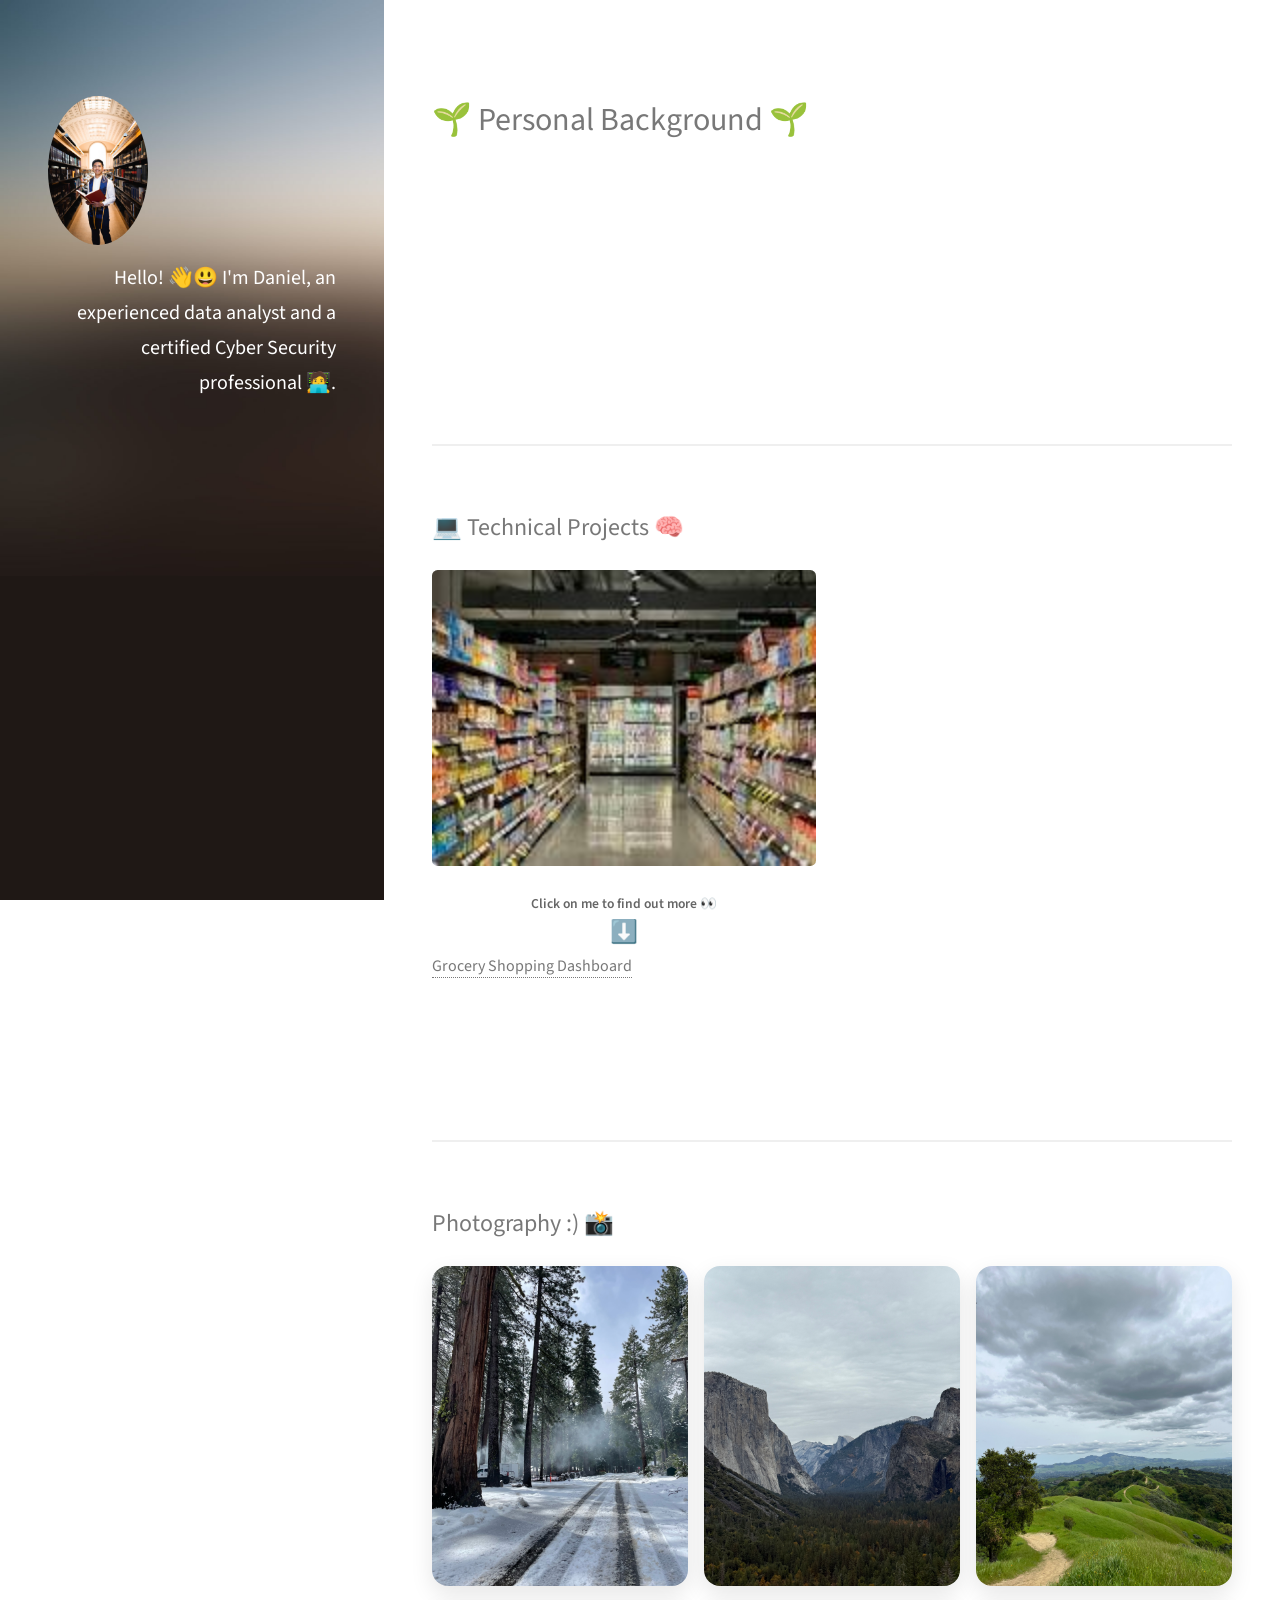
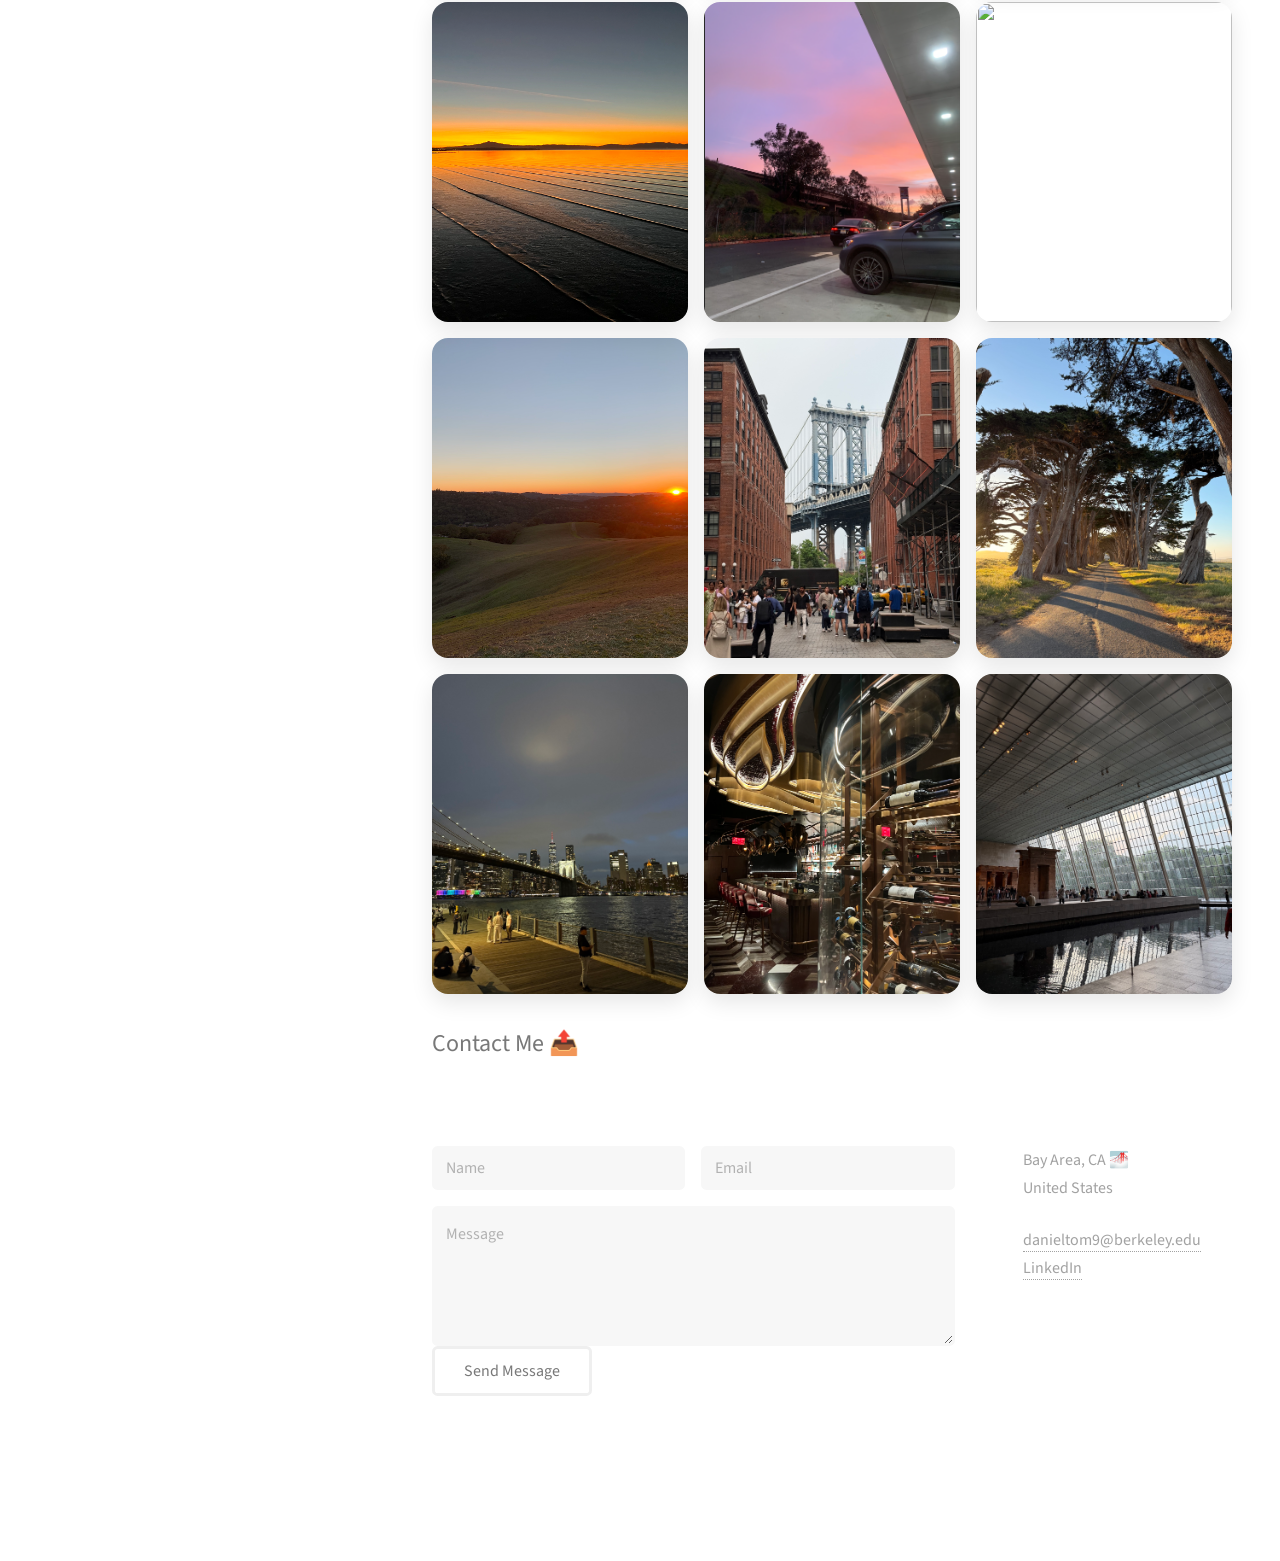
==== index.html @ e92b36e5 "Update website files" ====
<!DOCTYPE HTML>
<html>
	<head>
		<title>Daniel Tom Personal Website</title>
		<meta charset="utf-8" />
		<meta name="viewport" content="width=device-width, initial-scale=1, user-scalable=no" />
		<link rel="stylesheet" href="assets/css/main.css" />
	</head>
	<body class="is-preload">

		<!-- Header -->
			<header id="header">
				<div class="inner">
					<a href="#" class="image avatar"><img src="images/IMG_6092.jpg" alt="" /></a>
					<h1> <strong>Hello! 👋😃</strong> <strong> I'm Daniel, an experienced data analyst and a certified Cyber Security professional 🧑‍💻.</strong><br />
				</div>
			</header>

		<!-- Main -->
			<div id="main">

				<!-- One -->
					<section id="one">
						<header class="major">
							<h2>🌱 Personal Background 🌱</h2>
						</header>
						<p>Growing up, I was never a good story-teller. However, my education in Data Science and Economics allows me to tell stories in a more non-traditional way. 

							In my several years of experience working in media and tech, I’ve become skilled in data analytics, marketing, and strategic research - giving me the opportunity to tell data-driven stories. 
							
							This allows me to combine my love for data with my love for learning new things about the world around me. </p>
						<p>A life long Bay Area native, my passions include: sports, movies, traveling, golf, and exploring the outdoors.</p>


						<ul class="actions">
						</ul>
					</section>

				<!-- Two -->
					<section id="two">
						<h2>💻 Technical Projects 🧠</h2>
						<div class="row">
							<article class="col-6 col-12-xsmall work-item">
								  <!-- Callout -->
  								
								<a href="images/grocery.jpeg" class="image fit thumb"><img src="images/grocery.jpeg" alt="" /></a>
								<div class="click-callout">
    								<span class="callout-text">Click on me to find out more 👀</span>
    								<span class="callout-arrow">⬇️</span>
  								</div>
								<h3>
									<a
									  href="https://github.com/danieltom9/grocery_project"
									  target="_blank"
									  rel="noopener noreferrer"
									>
									  Grocery Shopping Dashboard
									</a>
								  </h3>
								<p>Moving out of my childhood home came with newfound freedom and also additional bills :(. Created an end-to-end ETL pipeline and dashboard to help me visualize my food expenditures.</p>
							</article>
						
						</div>
						<ul class="actions"> 
						</ul>
					</section>

					<section>
						<h2>Photography :) 📸</h2>
						<div class="box alt">
							<div class="row gtr-50 gtr-uniform">
								<div class="col-4"><span class="image fit"><img src="images/snow.JPG" alt="" /> </span></div>
								<div class="col-4"><span class="image fit"><img src="images/IMG_2609.JPG" alt="" /></span></div>
								<div class="col-4"><span class="image fit"><img src="images/IMG_0067.jpg" alt="" /></span></div>
								<div class="col-4"><span class="image fit"><img src="images/IMG_4953.JPG" alt="" /></span></div>
								<div class="col-4"><span class="image fit"><img src="images/safeway.png" alt="" /></span></div>
								<div class="col-4"><span class="image fit"><img src="images/seattle 3.JPG" alt="" /></span></div>
								<div class="col-4"><span class="image fit"><img src="images/hills 2.png" alt="" /></span></div>
								<div class="col-4"><span class="image fit"><img src="images/IMG_0486.JPG" alt="" /></span></div>
								<div class="col-4"><span class="image fit"><img src="images/IMG_0278.JPG" alt="" /></span></div>
								<div class="col-4"><span class="image fit"><img src="images/IMG_0619.JPG" alt="" /></span></div>
								<div class="col-4"><span class="image fit"><img src="images/IMG_8530.JPG" alt="" /></span></div>
								<div class="col-4"><span class="image fit"><img src="images/IMG_0638.JPG" alt="" /></span></div>
							</div>
						</div>

				<!-- Three -->
					<section id="three">
						<h2>Contact Me 📤</h2>
						<p>Please feel free to reach out either through LinkedIn or email !</p>
						<div class="row">
							<div class="col-8 col-12-small">
								<form method="POST" action="https://formspree.io/f/mqeggbdn">
								  <div class="row gtr-uniform gtr-50">
									<div class="col-6 col-12-xsmall">
									  <input type="text" name="name" id="name" placeholder="Name" required />
									</div>
									<div class="col-6 col-12-xsmall">
									  <input type="email" name="email" id="email" placeholder="Email" required />
									</div>
									<div class="col-12">
									  <textarea name="message" id="message" placeholder="Message" rows="4" required></textarea>
									</div>
								  </div>
							  
								  <ul class="actions">
									<li><input type="submit" value="Send Message" /></li>
								  </ul>
								</form>
							  </div>
							<div class="col-4 col-12-small">
								<ul class="labeled-icons">
									<li>
										<h3 class="icon solid fa-home"><span class="label">Address</span></h3>
										Bay Area, CA 🌁<br />
										United States
									</li>
									<li>
										<h3 class="icon solid fa-envelope"><span class="label">Email</span></h3>
										<a href="mailto:danieltom9@berkeley.edu">danieltom9@berkeley.edu</a>
										<a href="https://www.linkedin.com/in/daniel-tom-17a8161a1/">LinkedIn</a>
									</li>
								</ul>
							</div>
						</div>
					</section>
		<!-- Footer -->
			<footer id="footer">
				<div class="inner">
					<ul class="icons">
						<li><a href="https://github.com/danieltom9" class="icon brands fa-github"><span class="label">Github</span></a></li>
						<li><a href="https://www.linkedin.com/in/daniel-tom-17a8161a1/" class="icon brands alt fa-linkedin"><span class="label">LinkedIn</span></a></li>
					</ul>
					<ul class="copyright">
						<li>&copy; 2026</li>
					</ul>
				</div>
			</footer>


		<!-- Scripts -->
			<script src="assets/js/jquery.min.js"></script>
			<script src="assets/js/jquery.poptrox.min.js"></script>
			<script src="assets/js/browser.min.js"></script>
			<script src="assets/js/breakpoints.min.js"></script>
			<script src="assets/js/util.js"></script>
			<script src="assets/js/main.js"></script>

	</body>
</html>
---- assets/css/main.css ----
@import url("fontawesome-all.min.css");
@import url("https://fonts.googleapis.com/css?family=Source+Sans+Pro:400,400italic");


html, body, div, span, applet, object,
iframe, h1, h2, h3, h4, h5, h6, p, blockquote,
pre, a, abbr, acronym, address, big, cite,
code, del, dfn, em, img, ins, kbd, q, s, samp,
small, strike, strong, sub, sup, tt, var, b,
u, i, center, dl, dt, dd, ol, ul, li, fieldset,
form, label, legend, table, caption, tbody,
tfoot, thead, tr, th, td, article, aside,
canvas, details, embed, figure, figcaption,
footer, header, hgroup, menu, nav, output, ruby,
section, summary, time, mark, audio, video {
	margin: 0;
	padding: 0;
	border: 0;
	font-size: 100%;
	font: inherit;
	vertical-align: baseline;}

article, aside, details, figcaption, figure,
footer, header, hgroup, menu, nav, section {
	display: block;}

body {
	line-height: 1;
}

ol, ul {
	list-style: none;
}

blockquote, q {
	quotes: none;
}

	blockquote:before, blockquote:after, q:before, q:after {
		content: '';
		content: none;
	}

table {
	border-collapse: collapse;
	border-spacing: 0;
}

body {
	-webkit-text-size-adjust: none;
}

mark {
	background-color: transparent;
	color: inherit;
}

input::-moz-focus-inner {
	border: 0;
	padding: 0;
}

input, select, textarea {
	-moz-appearance: none;
	-webkit-appearance: none;
	-ms-appearance: none;
	appearance: none;
}

/* Basic */

	html {
		box-sizing: border-box;
	}

	*, *:before, *:after {
		box-sizing: inherit;
	}

	body {
		background: #fff;
	}

		body.is-preload *, body.is-preload *:before, body.is-preload *:after {
			-moz-animation: none !important;
			-webkit-animation: none !important;
			-ms-animation: none !important;
			animation: none !important;
			-moz-transition: none !important;
			-webkit-transition: none !important;
			-ms-transition: none !important;
			transition: none !important;
		}

	body, input, select, textarea {
		color: #a2a2a2;
		font-family: "Source Sans Pro", Helvetica, sans-serif;
		font-size: 16pt;
		font-weight: 400;
		line-height: 1.75em;
	}

	a {
		-moz-transition: color 0.2s ease-in-out, border-color 0.2s ease-in-out;
		-webkit-transition: color 0.2s ease-in-out, border-color 0.2s ease-in-out;
		-ms-transition: color 0.2s ease-in-out, border-color 0.2s ease-in-out;
		transition: color 0.2s ease-in-out, border-color 0.2s ease-in-out;
		border-bottom: dotted 1px;
		color: #49bf9d;
		text-decoration: none;
	}

		a:hover {
			border-bottom-color: transparent;
			color: #49bf9d !important;
			text-decoration: none;
		}

	strong, b {
		color: #787878;
		font-weight: 400;
	}

	em, i {
		font-style: italic;
	}

	p {
		margin: 0 0 2em 0;
	}

	h1, h2, h3, h4, h5, h6 {
		color: #787878;
		font-weight: 400;
		line-height: 1em;
		margin: 0 0 1em 0;
	}

		h1 a, h2 a, h3 a, h4 a, h5 a, h6 a {
			color: inherit;
			text-decoration: none;
		}

	h1 {
		font-size: 2em;
		line-height: 1.5em;
	}

	h2 {
		font-size: 1.5em;
		line-height: 1.5em;
	}

	h3 {
		font-size: 1.25em;
		line-height: 1.5em;
	}

	h4 {
		font-size: 1.1em;
		line-height: 1.5em;
	}

	h5 {
		font-size: 0.9em;
		line-height: 1.5em;
	}

	h6 {
		font-size: 0.7em;
		line-height: 1.5em;
	}

	sub {
		font-size: 0.8em;
		position: relative;
		top: 0.5em;
	}

	sup {
		font-size: 0.8em;
		position: relative;
		top: -0.5em;
	}

	hr {
		border: 0;
		border-bottom: solid 2px #efefef;
		margin: 2em 0;
	}

		hr.major {
			margin: 3em 0;
		}

	blockquote {
		border-left: solid 6px #efefef;
		font-style: italic;
		margin: 0 0 2em 0;
		padding: 0.5em 0 0.5em 1.5em;
	}

	code {
		background: #f7f7f7;
		border-radius: 0.35em;
		border: solid 2px #efefef;
		font-family: "Courier New", monospace;
		font-size: 0.9em;
		margin: 0 0.25em;
		padding: 0.25em 0.65em;
	}

	pre {
		-webkit-overflow-scrolling: touch;
		font-family: "Courier New", monospace;
		font-size: 0.9em;
		margin: 0 0 2em 0;
	}

		pre code {
			display: block;
			line-height: 1.75em;
			padding: 1em 1.5em;
			overflow-x: auto;
		}

	.align-left {
		text-align: left;
	}

	.align-center {
		text-align: center;
	}

	.align-right {
		text-align: right;
	}

/* Container */

	.container {
		margin: 0 auto;
		max-width: calc(100% - 4em);
		width: 100%;
	}

		.container.xsmall {
			width: 25%;
		}

		.container.small {
			width: 50%;
		}

		.container.medium {
			width: 75%;
		}

		.container.large {
			width: 125%;
		}

		.container.xlarge {
			width: 150%;
		}

		.container.max {
			width: 100%;
		}

		@media screen and (max-width: 980px) {

			.container {
				width: 100% !important;
				max-width: 100% !important;
			}

		}

		@media screen and (max-width: 480px) {

			.container {
				max-width: calc(100% - 3em);
			}

		}

/* Row */

	.row {
		display: flex;
		flex-wrap: wrap;
		box-sizing: border-box;
		align-items: stretch;
	}

		.row > * {
			box-sizing: border-box;
		}

		.row.gtr-uniform > * > :last-child {
			margin-bottom: 0;
		}

		.row.aln-left {
			justify-content: flex-start;
		}

		.row.aln-center {
			justify-content: center;
		}

		.row.aln-right {
			justify-content: flex-end;
		}

		.row.aln-top {
			align-items: flex-start;
		}

		.row.aln-middle {
			align-items: center;
		}

		.row.aln-bottom {
			align-items: flex-end;
		}

		.row > .imp {
			order: -1;
		}

		.row > .col-1 {
			width: 8.33333%;
		}

		.row > .off-1 {
			margin-left: 8.33333%;
		}

		.row > .col-2 {
			width: 16.66667%;
		}

		.row > .off-2 {
			margin-left: 16.66667%;
		}

		.row > .col-3 {
			width: 25%;
		}

		.row > .off-3 {
			margin-left: 25%;
		}

		.row > .col-4 {
			width: 33.33333%;
		}

		.row > .off-4 {
			margin-left: 33.33333%;
		}

		.row > .col-5 {
			width: 41.66667%;
		}

		.row > .off-5 {
			margin-left: 41.66667%;
		}

		.row > .col-6 {
			width: 50%;
		}

		.row > .off-6 {
			margin-left: 50%;
		}

		.row > .col-7 {
			width: 58.33333%;
		}

		.row > .off-7 {
			margin-left: 58.33333%;
		}

		.row > .col-8 {
			width: 66.66667%;
		}

		.row > .off-8 {
			margin-left: 66.66667%;
		}

		.row > .col-9 {
			width: 75%;
		}

		.row > .off-9 {
			margin-left: 75%;
		}

		.row > .col-10 {
			width: 83.33333%;
		}

		.row > .off-10 {
			margin-left: 83.33333%;
		}

		.row > .col-11 {
			width: 91.66667%;
		}

		.row > .off-11 {
			margin-left: 91.66667%;
		}

		.row > .col-12 {
			width: 100%;
		}

		.row > .off-12 {
			margin-left: 100%;
		}

		.row.gtr-0 {
			margin-top: 0;
			margin-left: 0em;
		}

			.row.gtr-0 > * {
				padding: 0 0 0 0em;
			}

			.row.gtr-0.gtr-uniform {
				margin-top: 0em;
			}

				.row.gtr-0.gtr-uniform > * {
					padding-top: 0em;
				}

		.row.gtr-25 {
			margin-top: 0;
			margin-left: -0.625em;
		}

			.row.gtr-25 > * {
				padding: 0 0 0 0.625em;
			}

			.row.gtr-25.gtr-uniform {
				margin-top: -0.625em;
			}

				.row.gtr-25.gtr-uniform > * {
					padding-top: 0.625em;
				}

		.row.gtr-50 {
			margin-top: 0;
			margin-left: -1.25em;
		}

			.row.gtr-50 > * {
				padding: 0 0 0 1.25em;
			}

			.row.gtr-50.gtr-uniform {
				margin-top: -1.25em;
			}

				.row.gtr-50.gtr-uniform > * {
					padding-top: 1.25em;
				}

		.row {
			margin-top: 0;
			margin-left: -2.5em;
		}

			.row > * {
				padding: 0 0 0 2.5em;
			}

			.row.gtr-uniform {
				margin-top: -2.5em;
			}

				.row.gtr-uniform > * {
					padding-top: 2.5em;
				}

		.row.gtr-150 {
			margin-top: 0;
			margin-left: -3.75em;
		}

			.row.gtr-150 > * {
				padding: 0 0 0 3.75em;
			}

			.row.gtr-150.gtr-uniform {
				margin-top: -3.75em;
			}

				.row.gtr-150.gtr-uniform > * {
					padding-top: 3.75em;
				}

		.row.gtr-200 {
			margin-top: 0;
			margin-left: -5em;
		}

			.row.gtr-200 > * {
				padding: 0 0 0 5em;
			}

			.row.gtr-200.gtr-uniform {
				margin-top: -5em;
			}

				.row.gtr-200.gtr-uniform > * {
					padding-top: 5em;
				}

		@media screen and (max-width: 1800px) {

			.row {
				display: flex;
				flex-wrap: wrap;
				box-sizing: border-box;
				align-items: stretch;
			}

				.row > * {
					box-sizing: border-box;
				}

				.row.gtr-uniform > * > :last-child {
					margin-bottom: 0;
				}

				.row.aln-left {
					justify-content: flex-start;
				}

				.row.aln-center {
					justify-content: center;
				}

				.row.aln-right {
					justify-content: flex-end;
				}

				.row.aln-top {
					align-items: flex-start;
				}

				.row.aln-middle {
					align-items: center;
				}

				.row.aln-bottom {
					align-items: flex-end;
				}

				.row > .imp-xlarge {
					order: -1;
				}

				.row > .col-1-xlarge {
					width: 8.33333%;
				}

				.row > .off-1-xlarge {
					margin-left: 8.33333%;
				}

				.row > .col-2-xlarge {
					width: 16.66667%;
				}

				.row > .off-2-xlarge {
					margin-left: 16.66667%;
				}

				.row > .col-3-xlarge {
					width: 25%;
				}

				.row > .off-3-xlarge {
					margin-left: 25%;
				}

				.row > .col-4-xlarge {
					width: 33.33333%;
				}

				.row > .off-4-xlarge {
					margin-left: 33.33333%;
				}

				.row > .col-5-xlarge {
					width: 41.66667%;
				}

				.row > .off-5-xlarge {
					margin-left: 41.66667%;
				}

				.row > .col-6-xlarge {
					width: 50%;
				}

				.row > .off-6-xlarge {
					margin-left: 50%;
				}

				.row > .col-7-xlarge {
					width: 58.33333%;
				}

				.row > .off-7-xlarge {
					margin-left: 58.33333%;
				}

				.row > .col-8-xlarge {
					width: 66.66667%;
				}

				.row > .off-8-xlarge {
					margin-left: 66.66667%;
				}

				.row > .col-9-xlarge {
					width: 75%;
				}

				.row > .off-9-xlarge {
					margin-left: 75%;
				}

				.row > .col-10-xlarge {
					width: 83.33333%;
				}

				.row > .off-10-xlarge {
					margin-left: 83.33333%;
				}

				.row > .col-11-xlarge {
					width: 91.66667%;
				}

				.row > .off-11-xlarge {
					margin-left: 91.66667%;
				}

				.row > .col-12-xlarge {
					width: 100%;
				}

				.row > .off-12-xlarge {
					margin-left: 100%;
				}

				.row.gtr-0 {
					margin-top: 0;
					margin-left: 0em;
				}

					.row.gtr-0 > * {
						padding: 0 0 0 0em;
					}

					.row.gtr-0.gtr-uniform {
						margin-top: 0em;
					}

						.row.gtr-0.gtr-uniform > * {
							padding-top: 0em;
						}

				.row.gtr-25 {
					margin-top: 0;
					margin-left: -0.625em;
				}

					.row.gtr-25 > * {
						padding: 0 0 0 0.625em;
					}

					.row.gtr-25.gtr-uniform {
						margin-top: -0.625em;
					}

						.row.gtr-25.gtr-uniform > * {
							padding-top: 0.625em;
						}

				.row.gtr-50 {
					margin-top: 0;
					margin-left: -1.25em;
				}

					.row.gtr-50 > * {
						padding: 0 0 0 1.25em;
					}

					.row.gtr-50.gtr-uniform {
						margin-top: -1.25em;
					}

						.row.gtr-50.gtr-uniform > * {
							padding-top: 1.25em;
						}

				.row {
					margin-top: 0;
					margin-left: -2.5em;
				}

					.row > * {
						padding: 0 0 0 2.5em;
					}

					.row.gtr-uniform {
						margin-top: -2.5em;
					}

						.row.gtr-uniform > * {
							padding-top: 2.5em;
						}

				.row.gtr-150 {
					margin-top: 0;
					margin-left: -3.75em;
				}

					.row.gtr-150 > * {
						padding: 0 0 0 3.75em;
					}

					.row.gtr-150.gtr-uniform {
						margin-top: -3.75em;
					}

						.row.gtr-150.gtr-uniform > * {
							padding-top: 3.75em;
						}

				.row.gtr-200 {
					margin-top: 0;
					margin-left: -5em;
				}

					.row.gtr-200 > * {
						padding: 0 0 0 5em;
					}

					.row.gtr-200.gtr-uniform {
						margin-top: -5em;
					}

						.row.gtr-200.gtr-uniform > * {
							padding-top: 5em;
						}

		}

		@media screen and (max-width: 1280px) {

			.row {
				display: flex;
				flex-wrap: wrap;
				box-sizing: border-box;
				align-items: stretch;
			}

				.row > * {
					box-sizing: border-box;
				}

				.row.gtr-uniform > * > :last-child {
					margin-bottom: 0;
				}

				.row.aln-left {
					justify-content: flex-start;
				}

				.row.aln-center {
					justify-content: center;
				}

				.row.aln-right {
					justify-content: flex-end;
				}

				.row.aln-top {
					align-items: flex-start;
				}

				.row.aln-middle {
					align-items: center;
				}

				.row.aln-bottom {
					align-items: flex-end;
				}

				.row > .imp-large {
					order: -1;
				}

				.row > .col-1-large {
					width: 8.33333%;
				}

				.row > .off-1-large {
					margin-left: 8.33333%;
				}

				.row > .col-2-large {
					width: 16.66667%;
				}

				.row > .off-2-large {
					margin-left: 16.66667%;
				}

				.row > .col-3-large {
					width: 25%;
				}

				.row > .off-3-large {
					margin-left: 25%;
				}

				.row > .col-4-large {
					width: 33.33333%;
				}

				.row > .off-4-large {
					margin-left: 33.33333%;
				}

				.row > .col-5-large {
					width: 41.66667%;
				}

				.row > .off-5-large {
					margin-left: 41.66667%;
				}

				.row > .col-6-large {
					width: 50%;
				}

				.row > .off-6-large {
					margin-left: 50%;
				}

				.row > .col-7-large {
					width: 58.33333%;
				}

				.row > .off-7-large {
					margin-left: 58.33333%;
				}

				.row > .col-8-large {
					width: 66.66667%;
				}

				.row > .off-8-large {
					margin-left: 66.66667%;
				}

				.row > .col-9-large {
					width: 75%;
				}

				.row > .off-9-large {
					margin-left: 75%;
				}

				.row > .col-10-large {
					width: 83.33333%;
				}

				.row > .off-10-large {
					margin-left: 83.33333%;
				}

				.row > .col-11-large {
					width: 91.66667%;
				}

				.row > .off-11-large {
					margin-left: 91.66667%;
				}

				.row > .col-12-large {
					width: 100%;
				}

				.row > .off-12-large {
					margin-left: 100%;
				}

				.row.gtr-0 {
					margin-top: 0;
					margin-left: 0em;
				}

					.row.gtr-0 > * {
						padding: 0 0 0 0em;
					}

					.row.gtr-0.gtr-uniform {
						margin-top: 0em;
					}

						.row.gtr-0.gtr-uniform > * {
							padding-top: 0em;
						}

				.row.gtr-25 {
					margin-top: 0;
					margin-left: -0.5em;
				}

					.row.gtr-25 > * {
						padding: 0 0 0 0.5em;
					}

					.row.gtr-25.gtr-uniform {
						margin-top: -0.5em;
					}

						.row.gtr-25.gtr-uniform > * {
							padding-top: 0.5em;
						}

				.row.gtr-50 {
					margin-top: 0;
					margin-left: -1em;
				}

					.row.gtr-50 > * {
						padding: 0 0 0 1em;
					}

					.row.gtr-50.gtr-uniform {
						margin-top: -1em;
					}

						.row.gtr-50.gtr-uniform > * {
							padding-top: 1em;
						}

				.row {
					margin-top: 0;
					margin-left: -2em;
				}

					.row > * {
						padding: 0 0 0 2em;
					}

					.row.gtr-uniform {
						margin-top: -2em;
					}

						.row.gtr-uniform > * {
							padding-top: 2em;
						}

				.row.gtr-150 {
					margin-top: 0;
					margin-left: -3em;
				}

					.row.gtr-150 > * {
						padding: 0 0 0 3em;
					}

					.row.gtr-150.gtr-uniform {
						margin-top: -3em;
					}

						.row.gtr-150.gtr-uniform > * {
							padding-top: 3em;
						}

				.row.gtr-200 {
					margin-top: 0;
					margin-left: -4em;
				}

					.row.gtr-200 > * {
						padding: 0 0 0 4em;
					}

					.row.gtr-200.gtr-uniform {
						margin-top: -4em;
					}

						.row.gtr-200.gtr-uniform > * {
							padding-top: 4em;
						}

		}

		@media screen and (max-width: 980px) {

			.row {
				display: flex;
				flex-wrap: wrap;
				box-sizing: border-box;
				align-items: stretch;
			}

				.row > * {
					box-sizing: border-box;
				}

				.row.gtr-uniform > * > :last-child {
					margin-bottom: 0;
				}

				.row.aln-left {
					justify-content: flex-start;
				}

				.row.aln-center {
					justify-content: center;
				}

				.row.aln-right {
					justify-content: flex-end;
				}

				.row.aln-top {
					align-items: flex-start;
				}

				.row.aln-middle {
					align-items: center;
				}

				.row.aln-bottom {
					align-items: flex-end;
				}

				.row > .imp-medium {
					order: -1;
				}

				.row > .col-1-medium {
					width: 8.33333%;
				}

				.row > .off-1-medium {
					margin-left: 8.33333%;
				}

				.row > .col-2-medium {
					width: 16.66667%;
				}

				.row > .off-2-medium {
					margin-left: 16.66667%;
				}

				.row > .col-3-medium {
					width: 25%;
				}

				.row > .off-3-medium {
					margin-left: 25%;
				}

				.row > .col-4-medium {
					width: 33.33333%;
				}

				.row > .off-4-medium {
					margin-left: 33.33333%;
				}

				.row > .col-5-medium {
					width: 41.66667%;
				}

				.row > .off-5-medium {
					margin-left: 41.66667%;
				}

				.row > .col-6-medium {
					width: 50%;
				}

				.row > .off-6-medium {
					margin-left: 50%;
				}

				.row > .col-7-medium {
					width: 58.33333%;
				}

				.row > .off-7-medium {
					margin-left: 58.33333%;
				}

				.row > .col-8-medium {
					width: 66.66667%;
				}

				.row > .off-8-medium {
					margin-left: 66.66667%;
				}

				.row > .col-9-medium {
					width: 75%;
				}

				.row > .off-9-medium {
					margin-left: 75%;
				}

				.row > .col-10-medium {
					width: 83.33333%;
				}

				.row > .off-10-medium {
					margin-left: 83.33333%;
				}

				.row > .col-11-medium {
					width: 91.66667%;
				}

				.row > .off-11-medium {
					margin-left: 91.66667%;
				}

				.row > .col-12-medium {
					width: 100%;
				}

				.row > .off-12-medium {
					margin-left: 100%;
				}

				.row.gtr-0 {
					margin-top: 0;
					margin-left: 0em;
				}

					.row.gtr-0 > * {
						padding: 0 0 0 0em;
					}

					.row.gtr-0.gtr-uniform {
						margin-top: 0em;
					}

						.row.gtr-0.gtr-uniform > * {
							padding-top: 0em;
						}

				.row.gtr-25 {
					margin-top: 0;
					margin-left: -0.5em;
				}

					.row.gtr-25 > * {
						padding: 0 0 0 0.5em;
					}

					.row.gtr-25.gtr-uniform {
						margin-top: -0.5em;
					}

						.row.gtr-25.gtr-uniform > * {
							padding-top: 0.5em;
						}

				.row.gtr-50 {
					margin-top: 0;
					margin-left: -1em;
				}

					.row.gtr-50 > * {
						padding: 0 0 0 1em;
					}

					.row.gtr-50.gtr-uniform {
						margin-top: -1em;
					}

						.row.gtr-50.gtr-uniform > * {
							padding-top: 1em;
						}

				.row {
					margin-top: 0;
					margin-left: -2em;
				}

					.row > * {
						padding: 0 0 0 2em;
					}

					.row.gtr-uniform {
						margin-top: -2em;
					}

						.row.gtr-uniform > * {
							padding-top: 2em;
						}

				.row.gtr-150 {
					margin-top: 0;
					margin-left: -3em;
				}

					.row.gtr-150 > * {
						padding: 0 0 0 3em;
					}

					.row.gtr-150.gtr-uniform {
						margin-top: -3em;
					}

						.row.gtr-150.gtr-uniform > * {
							padding-top: 3em;
						}

				.row.gtr-200 {
					margin-top: 0;
					margin-left: -4em;
				}

					.row.gtr-200 > * {
						padding: 0 0 0 4em;
					}

					.row.gtr-200.gtr-uniform {
						margin-top: -4em;
					}

						.row.gtr-200.gtr-uniform > * {
							padding-top: 4em;
						}

		}

		@media screen and (max-width: 736px) {

			.row {
				display: flex;
				flex-wrap: wrap;
				box-sizing: border-box;
				align-items: stretch;
			}

				.row > * {
					box-sizing: border-box;
				}

				.row.gtr-uniform > * > :last-child {
					margin-bottom: 0;
				}

				.row.aln-left {
					justify-content: flex-start;
				}

				.row.aln-center {
					justify-content: center;
				}

				.row.aln-right {
					justify-content: flex-end;
				}

				.row.aln-top {
					align-items: flex-start;
				}

				.row.aln-middle {
					align-items: center;
				}

				.row.aln-bottom {
					align-items: flex-end;
				}

				.row > .imp-small {
					order: -1;
				}

				.row > .col-1-small {
					width: 8.33333%;
				}

				.row > .off-1-small {
					margin-left: 8.33333%;
				}

				.row > .col-2-small {
					width: 16.66667%;
				}

				.row > .off-2-small {
					margin-left: 16.66667%;
				}

				.row > .col-3-small {
					width: 25%;
				}

				.row > .off-3-small {
					margin-left: 25%;
				}

				.row > .col-4-small {
					width: 33.33333%;
				}

				.row > .off-4-small {
					margin-left: 33.33333%;
				}

				.row > .col-5-small {
					width: 41.66667%;
				}

				.row > .off-5-small {
					margin-left: 41.66667%;
				}

				.row > .col-6-small {
					width: 50%;
				}

				.row > .off-6-small {
					margin-left: 50%;
				}

				.row > .col-7-small {
					width: 58.33333%;
				}

				.row > .off-7-small {
					margin-left: 58.33333%;
				}

				.row > .col-8-small {
					width: 66.66667%;
				}

				.row > .off-8-small {
					margin-left: 66.66667%;
				}

				.row > .col-9-small {
					width: 75%;
				}

				.row > .off-9-small {
					margin-left: 75%;
				}

				.row > .col-10-small {
					width: 83.33333%;
				}

				.row > .off-10-small {
					margin-left: 83.33333%;
				}

				.row > .col-11-small {
					width: 91.66667%;
				}

				.row > .off-11-small {
					margin-left: 91.66667%;
				}

				.row > .col-12-small {
					width: 100%;
				}

				.row > .off-12-small {
					margin-left: 100%;
				}

				.row.gtr-0 {
					margin-top: 0;
					margin-left: 0em;
				}

					.row.gtr-0 > * {
						padding: 0 0 0 0em;
					}

					.row.gtr-0.gtr-uniform {
						margin-top: 0em;
					}

						.row.gtr-0.gtr-uniform > * {
							padding-top: 0em;
						}

				.row.gtr-25 {
					margin-top: 0;
					margin-left: -0.375em;
				}

					.row.gtr-25 > * {
						padding: 0 0 0 0.375em;
					}

					.row.gtr-25.gtr-uniform {
						margin-top: -0.375em;
					}

						.row.gtr-25.gtr-uniform > * {
							padding-top: 0.375em;
						}

				.row.gtr-50 {
					margin-top: 0;
					margin-left: -0.75em;
				}

					.row.gtr-50 > * {
						padding: 0 0 0 0.75em;
					}

					.row.gtr-50.gtr-uniform {
						margin-top: -0.75em;
					}

						.row.gtr-50.gtr-uniform > * {
							padding-top: 0.75em;
						}

				.row {
					margin-top: 0;
					margin-left: -1.5em;
				}

					.row > * {
						padding: 0 0 0 1.5em;
					}

					.row.gtr-uniform {
						margin-top: -1.5em;
					}

						.row.gtr-uniform > * {
							padding-top: 1.5em;
						}

				.row.gtr-150 {
					margin-top: 0;
					margin-left: -2.25em;
				}

					.row.gtr-150 > * {
						padding: 0 0 0 2.25em;
					}

					.row.gtr-150.gtr-uniform {
						margin-top: -2.25em;
					}

						.row.gtr-150.gtr-uniform > * {
							padding-top: 2.25em;
						}

				.row.gtr-200 {
					margin-top: 0;
					margin-left: -3em;
				}

					.row.gtr-200 > * {
						padding: 0 0 0 3em;
					}

					.row.gtr-200.gtr-uniform {
						margin-top: -3em;
					}

						.row.gtr-200.gtr-uniform > * {
							padding-top: 3em;
						}

		}

		@media screen and (max-width: 480px) {

			.row {
				display: flex;
				flex-wrap: wrap;
				box-sizing: border-box;
				align-items: stretch;
			}

				.row > * {
					box-sizing: border-box;
				}

				.row.gtr-uniform > * > :last-child {
					margin-bottom: 0;
				}

				.row.aln-left {
					justify-content: flex-start;
				}

				.row.aln-center {
					justify-content: center;
				}

				.row.aln-right {
					justify-content: flex-end;
				}

				.row.aln-top {
					align-items: flex-start;
				}

				.row.aln-middle {
					align-items: center;
				}

				.row.aln-bottom {
					align-items: flex-end;
				}

				.row > .imp-xsmall {
					order: -1;
				}

				.row > .col-1-xsmall {
					width: 8.33333%;
				}

				.row > .off-1-xsmall {
					margin-left: 8.33333%;
				}

				.row > .col-2-xsmall {
					width: 16.66667%;
				}

				.row > .off-2-xsmall {
					margin-left: 16.66667%;
				}

				.row > .col-3-xsmall {
					width: 25%;
				}

				.row > .off-3-xsmall {
					margin-left: 25%;
				}

				.row > .col-4-xsmall {
					width: 33.33333%;
				}

				.row > .off-4-xsmall {
					margin-left: 33.33333%;
				}

				.row > .col-5-xsmall {
					width: 41.66667%;
				}

				.row > .off-5-xsmall {
					margin-left: 41.66667%;
				}

				.row > .col-6-xsmall {
					width: 50%;
				}

				.row > .off-6-xsmall {
					margin-left: 50%;
				}

				.row > .col-7-xsmall {
					width: 58.33333%;
				}

				.row > .off-7-xsmall {
					margin-left: 58.33333%;
				}

				.row > .col-8-xsmall {
					width: 66.66667%;
				}

				.row > .off-8-xsmall {
					margin-left: 66.66667%;
				}

				.row > .col-9-xsmall {
					width: 75%;
				}

				.row > .off-9-xsmall {
					margin-left: 75%;
				}

				.row > .col-10-xsmall {
					width: 83.33333%;
				}

				.row > .off-10-xsmall {
					margin-left: 83.33333%;
				}

				.row > .col-11-xsmall {
					width: 91.66667%;
				}

				.row > .off-11-xsmall {
					margin-left: 91.66667%;
				}

				.row > .col-12-xsmall {
					width: 100%;
				}

				.row > .off-12-xsmall {
					margin-left: 100%;
				}

				.row.gtr-0 {
					margin-top: 0;
					margin-left: 0em;
				}

					.row.gtr-0 > * {
						padding: 0 0 0 0em;
					}

					.row.gtr-0.gtr-uniform {
						margin-top: 0em;
					}

						.row.gtr-0.gtr-uniform > * {
							padding-top: 0em;
						}

				.row.gtr-25 {
					margin-top: 0;
					margin-left: -0.375em;
				}

					.row.gtr-25 > * {
						padding: 0 0 0 0.375em;
					}

					.row.gtr-25.gtr-uniform {
						margin-top: -0.375em;
					}

						.row.gtr-25.gtr-uniform > * {
							padding-top: 0.375em;
						}

				.row.gtr-50 {
					margin-top: 0;
					margin-left: -0.75em;
				}

					.row.gtr-50 > * {
						padding: 0 0 0 0.75em;
					}

					.row.gtr-50.gtr-uniform {
						margin-top: -0.75em;
					}

						.row.gtr-50.gtr-uniform > * {
							padding-top: 0.75em;
						}

				.row {
					margin-top: 0;
					margin-left: -1.5em;
				}

					.row > * {
						padding: 0 0 0 1.5em;
					}

					.row.gtr-uniform {
						margin-top: -1.5em;
					}

						.row.gtr-uniform > * {
							padding-top: 1.5em;
						}

				.row.gtr-150 {
					margin-top: 0;
					margin-left: -2.25em;
				}

					.row.gtr-150 > * {
						padding: 0 0 0 2.25em;
					}

					.row.gtr-150.gtr-uniform {
						margin-top: -2.25em;
					}

						.row.gtr-150.gtr-uniform > * {
							padding-top: 2.25em;
						}

				.row.gtr-200 {
					margin-top: 0;
					margin-left: -3em;
				}

					.row.gtr-200 > * {
						padding: 0 0 0 3em;
					}

					.row.gtr-200.gtr-uniform {
						margin-top: -3em;
					}

						.row.gtr-200.gtr-uniform > * {
							padding-top: 3em;
						}

		}

/* Section/Article */

	section.special, article.special {
		text-align: center;
	}

	header p {
		color: #b2b2b2;
		position: relative;
		margin: 0 0 1.5em 0;
	}

	header h2 + p {
		font-size: 1.25em;
		margin-top: -1em;
		line-height: 1.5em;
	}

	header h3 + p {
		font-size: 1.1em;
		margin-top: -0.8em;
		line-height: 1.5em;
	}

	header h4 + p,
	header h5 + p,
	header h6 + p {
		font-size: 0.9em;
		margin-top: -0.6em;
		line-height: 1.5em;
	}

	header.major h2 {
		font-size: 2em;
	}

/* Form */

	form {
		margin: 0 0 2em 0;
	}

	label {
		color: #787878;
		display: block;
		font-size: 0.9em;
		font-weight: 400;
		margin: 0 0 1em 0;
	}

	input[type="text"],
	input[type="password"],
	input[type="email"],
	select,
	textarea {
		-moz-appearance: none;
		-webkit-appearance: none;
		-ms-appearance: none;
		appearance: none;
		background: #f7f7f7;
		border-radius: 0.35em;
		border: solid 2px transparent;
		color: inherit;
		display: block;
		outline: 0;
		padding: 0 0.75em;
		text-decoration: none;
		width: 100%;
	}

		input[type="text"]:invalid,
		input[type="password"]:invalid,
		input[type="email"]:invalid,
		select:invalid,
		textarea:invalid {
			box-shadow: none;
		}

		input[type="text"]:focus,
		input[type="password"]:focus,
		input[type="email"]:focus,
		select:focus,
		textarea:focus {
			border-color: #49bf9d;
		}

	select {
		background-image: url("data:image/svg+xml;charset=utf8,%3Csvg xmlns='http://www.w3.org/2000/svg' width='40' height='40' preserveAspectRatio='none' viewBox='0 0 40 40'%3E%3Cpath d='M9.4,12.3l10.4,10.4l10.4-10.4c0.2-0.2,0.5-0.4,0.9-0.4c0.3,0,0.6,0.1,0.9,0.4l3.3,3.3c0.2,0.2,0.4,0.5,0.4,0.9 c0,0.4-0.1,0.6-0.4,0.9L20.7,31.9c-0.2,0.2-0.5,0.4-0.9,0.4c-0.3,0-0.6-0.1-0.9-0.4L4.3,17.3c-0.2-0.2-0.4-0.5-0.4-0.9 c0-0.4,0.1-0.6,0.4-0.9l3.3-3.3c0.2-0.2,0.5-0.4,0.9-0.4S9.1,12.1,9.4,12.3z' fill='%23dfdfdf' /%3E%3C/svg%3E");
		background-size: 1.25rem;
		background-repeat: no-repeat;
		background-position: calc(100% - 1rem) center;
		height: 2.75em;
		padding-right: 2.75em;
		text-overflow: ellipsis;
	}

		select option {
			color: #787878;
			background: #fff;
		}

		select:focus::-ms-value {
			background-color: transparent;
		}

		select::-ms-expand {
			display: none;
		}

	input[type="text"],
	input[type="password"],
	input[type="email"],
	select {
		height: 2.75em;
	}

	textarea {
		padding: 0.75em;
	}

	input[type="checkbox"],
	input[type="radio"] {
		-moz-appearance: none;
		-webkit-appearance: none;
		-ms-appearance: none;
		appearance: none;
		display: block;
		float: left;
		margin-right: -2em;
		opacity: 0;
		width: 1em;
		z-index: -1;
	}

		input[type="checkbox"] + label,
		input[type="radio"] + label {
			text-decoration: none;
			color: #a2a2a2;
			cursor: pointer;
			display: inline-block;
			font-size: 1em;
			font-weight: 400;
			padding-left: 2.4em;
			padding-right: 0.75em;
			position: relative;
		}

			input[type="checkbox"] + label:before,
			input[type="radio"] + label:before {
				-moz-osx-font-smoothing: grayscale;
				-webkit-font-smoothing: antialiased;
				display: inline-block;
				font-style: normal;
				font-variant: normal;
				text-rendering: auto;
				line-height: 1;
				text-transform: none !important;
				font-family: 'Font Awesome 5 Free';
				font-weight: 900;
			}

			input[type="checkbox"] + label:before,
			input[type="radio"] + label:before {
				background: #f7f7f7;
				border-radius: 0.35em;
				border: solid 2px transparent;
				content: '';
				display: inline-block;
				font-size: 0.8em;
				height: 2.0625em;
				left: 0;
				line-height: 1.85625em;
				position: absolute;
				text-align: center;
				top: 0;
				width: 2.0625em;
			}

		input[type="checkbox"]:checked + label:before,
		input[type="radio"]:checked + label:before {
			background: #787878;
			border-color: #787878;
			color: #fff;
			content: '\f00c';
		}

		input[type="checkbox"]:focus + label:before,
		input[type="radio"]:focus + label:before {
			border-color: #49bf9d;
		}

	input[type="checkbox"] + label:before {
		border-radius: 0.35em;
	}

	input[type="radio"] + label:before {
		border-radius: 100%;
	}

	::-webkit-input-placeholder {
		color: #b2b2b2 !important;
		opacity: 1.0;
	}

	:-moz-placeholder {
		color: #b2b2b2 !important;
		opacity: 1.0;
	}

	::-moz-placeholder {
		color: #b2b2b2 !important;
		opacity: 1.0;
	}

	:-ms-input-placeholder {
		color: #b2b2b2 !important;
		opacity: 1.0;
	}

/* Box */

	.box {
		border-radius: 0.35em;
		border: solid 2px #efefef;
		margin-bottom: 2em;
		padding: 1.5em;
	}

		.box > :last-child,
		.box > :last-child > :last-child,
		.box > :last-child > :last-child > :last-child {
			margin-bottom: 0;
		}

		.box.alt {
			border: 0;
			border-radius: 0;
			padding: 0;
		}

/* Icon */

	.icon {
		text-decoration: none;
		border-bottom: none;
		position: relative;
	}

		.icon:before {
			-moz-osx-font-smoothing: grayscale;
			-webkit-font-smoothing: antialiased;
			display: inline-block;
			font-style: normal;
			font-variant: normal;
			text-rendering: auto;
			line-height: 1;
			text-transform: none !important;
			font-family: 'Font Awesome 5 Free';
			font-weight: 400;
		}

		.icon > .label {
			display: none;
		}

		.icon:before {
			line-height: inherit;
		}

		.icon.solid:before {
			font-weight: 900;
		}

		.icon.brands:before {
			font-family: 'Font Awesome 5 Brands';
		}

/* Image */

	.image {
		border-radius: 0.35em;
		border: 0;
		display: inline-block;
		position: relative;
	}

		.image:before {
			-moz-transition: opacity 0.2s ease-in-out;
			-webkit-transition: opacity 0.2s ease-in-out;
			-ms-transition: opacity 0.2s ease-in-out;
			transition: opacity 0.2s ease-in-out;
			background: url("images/overlay.png");
			border-radius: 0.35em;
			content: '';
			display: block;
			height: 100%;
			left: 0;
			opacity: 0.5;
			position: absolute;
			top: 0;
			width: 100%;
		}

		.image.thumb {
			text-align: center;
		}

			.image.thumb:after {
				-moz-transition: opacity 0.2s ease-in-out;
				-webkit-transition: opacity 0.2s ease-in-out;
				-ms-transition: opacity 0.2s ease-in-out;
				transition: opacity 0.2s ease-in-out;
				border-radius: 0.35em;
				border: solid 3px rgba(255, 255, 255, 0.5);
				color: #fff;
				content: 'View';
				display: inline-block;
				font-size: 0.8em;
				font-weight: 400;
				left: 50%;
				line-height: 2.25em;
				margin: -1.25em 0 0 -3em;
				opacity: 0;
				padding: 0 1.5em;
				position: absolute;
				text-align: center;
				text-decoration: none;
				top: 50%;
				white-space: nowrap;
			}

			.image.thumb:hover:after {
				opacity: 1.0;
			}

			.image.thumb:hover:before {
				background: url("images/overlay.png"), url("images/overlay.png");
				opacity: 1.0;
			}

		.image img {
			border-radius: 0.35em;
			display: block;
		}

		.image.left {
			float: left;
			margin: 0 1.5em 1em 0;
			top: 0.25em;
		}

		.image.right {
			float: right;
			margin: 0 0 1em 1.5em;
			top: 0.25em;
		}

		.image.left, .image.right {
			max-width: 40%;
		}

			.image.left img, .image.right img {
				width: 100%;
			}

		.image.fit {
			display: block;
			margin: 0 0 2em 0;
			width: 100%;
		}

			.image.fit img {
				width: 100%;
			}

		.image.avatar {
			border-radius: 100%;
		}

			.image.avatar:before {
				display: none;
			}

			.image.avatar img {
				border-radius: 100%;
				width: 100%;
			}

/* List */

	ol {
		list-style: decimal;
		margin: 0 0 2em 0;
		padding-left: 1.25em;
	}

		ol li {
			padding-left: 0.25em;
		}

	ul {
		list-style: disc;
		margin: 0 0 2em 0;
		padding-left: 1em;
	}

		ul li {
			padding-left: 0.5em;
		}

		ul.alt {
			list-style: none;
			padding-left: 0;
		}

			ul.alt li {
				border-top: solid 2px #efefef;
				padding: 0.5em 0;
			}

				ul.alt li:first-child {
					border-top: 0;
					padding-top: 0;
				}

	dl {
		margin: 0 0 2em 0;
	}

/* Icons */

	ul.icons {
		cursor: default;
		list-style: none;
		padding-left: 0;
	}

		ul.icons li {
			display: inline-block;
			padding: 0 1em 0 0;
		}

			ul.icons li:last-child {
				padding-right: 0;
			}

			ul.icons li .icon:before {
				font-size: 1.5em;
			}

/* Labeled Icons */

	ul.labeled-icons {
		list-style: none;
		padding: 0;
	}

		ul.labeled-icons li {
			line-height: 1.75em;
			margin: 1.5em 0 0 0;
			padding-left: 2.25em;
			position: relative;
		}

			ul.labeled-icons li:first-child {
				margin-top: 0;
			}

			ul.labeled-icons li a {
				color: inherit;
			}

			ul.labeled-icons li h3 {
				color: #b2b2b2;
				left: 0;
				position: absolute;
				text-align: center;
				top: 0;
				width: 1em;
			}

/* Actions */

	ul.actions {
		display: -moz-flex;
		display: -webkit-flex;
		display: -ms-flex;
		display: flex;
		cursor: default;
		list-style: none;
		margin-left: -1em;
		padding-left: 0;
	}

		ul.actions li {
			padding: 0 0 0 1em;
			vertical-align: middle;
		}

		ul.actions.special {
			-moz-justify-content: center;
			-webkit-justify-content: center;
			-ms-justify-content: center;
			justify-content: center;
			width: 100%;
			margin-left: 0;
		}

			ul.actions.special li:first-child {
				padding-left: 0;
			}

		ul.actions.stacked {
			-moz-flex-direction: column;
			-webkit-flex-direction: column;
			-ms-flex-direction: column;
			flex-direction: column;
			margin-left: 0;
		}

			ul.actions.stacked li {
				padding: 1.3em 0 0 0;
			}

				ul.actions.stacked li:first-child {
					padding-top: 0;
				}

		ul.actions.fit {
			width: calc(100% + 1em);
		}

			ul.actions.fit li {
				-moz-flex-grow: 1;
				-webkit-flex-grow: 1;
				-ms-flex-grow: 1;
				flex-grow: 1;
				-moz-flex-shrink: 1;
				-webkit-flex-shrink: 1;
				-ms-flex-shrink: 1;
				flex-shrink: 1;
				width: 100%;
			}

				ul.actions.fit li > * {
					width: 100%;
				}

			ul.actions.fit.stacked {
				width: 100%;
			}

		@media screen and (max-width: 480px) {

			ul.actions:not(.fixed) {
				-moz-flex-direction: column;
				-webkit-flex-direction: column;
				-ms-flex-direction: column;
				flex-direction: column;
				margin-left: 0;
				width: 100% !important;
			}

				ul.actions:not(.fixed) li {
					-moz-flex-grow: 1;
					-webkit-flex-grow: 1;
					-ms-flex-grow: 1;
					flex-grow: 1;
					-moz-flex-shrink: 1;
					-webkit-flex-shrink: 1;
					-ms-flex-shrink: 1;
					flex-shrink: 1;
					padding: 1em 0 0 0;
					text-align: center;
					width: 100%;
				}

					ul.actions:not(.fixed) li > * {
						width: 100%;
					}

					ul.actions:not(.fixed) li:first-child {
						padding-top: 0;
					}

					ul.actions:not(.fixed) li input[type="submit"],
					ul.actions:not(.fixed) li input[type="reset"],
					ul.actions:not(.fixed) li input[type="button"],
					ul.actions:not(.fixed) li button,
					ul.actions:not(.fixed) li .button {
						width: 100%;
					}

						ul.actions:not(.fixed) li input[type="submit"].icon:before,
						ul.actions:not(.fixed) li input[type="reset"].icon:before,
						ul.actions:not(.fixed) li input[type="button"].icon:before,
						ul.actions:not(.fixed) li button.icon:before,
						ul.actions:not(.fixed) li .button.icon:before {
							margin-left: -0.5em;
						}

		}

/* Table */

	.table-wrapper {
		-webkit-overflow-scrolling: touch;
		overflow-x: auto;
	}

	table {
		margin: 0 0 2em 0;
		width: 100%;
	}

		table tbody tr {
			border: solid 1px #efefef;
			border-left: 0;
			border-right: 0;
		}

			table tbody tr:nth-child(2n + 1) {
				background-color: #f7f7f7;
			}

		table td {
			padding: 0.75em 0.75em;
		}

		table th {
			color: #787878;
			font-size: 0.9em;
			font-weight: 400;
			padding: 0 0.75em 0.75em 0.75em;
			text-align: left;
		}

		table thead {
			border-bottom: solid 2px #efefef;
		}

		table tfoot {
			border-top: solid 2px #efefef;
		}

		table.alt {
			border-collapse: separate;
		}

			table.alt tbody tr td {
				border: solid 2px #efefef;
				border-left-width: 0;
				border-top-width: 0;
			}

				table.alt tbody tr td:first-child {
					border-left-width: 2px;
				}

			table.alt tbody tr:first-child td {
				border-top-width: 2px;
			}

			table.alt thead {
				border-bottom: 0;
			}

			table.alt tfoot {
				border-top: 0;
			}

/* Button */

	input[type="submit"],
	input[type="reset"],
	input[type="button"],
	.button {
		-moz-appearance: none;
		-webkit-appearance: none;
		-ms-appearance: none;
		appearance: none;
		-moz-transition: background-color 0.2s ease-in-out, color 0.2s ease-in-out, border-color 0.2s ease-in-out;
		-webkit-transition: background-color 0.2s ease-in-out, color 0.2s ease-in-out, border-color 0.2s ease-in-out;
		-ms-transition: background-color 0.2s ease-in-out, color 0.2s ease-in-out, border-color 0.2s ease-in-out;
		transition: background-color 0.2s ease-in-out, color 0.2s ease-in-out, border-color 0.2s ease-in-out;
		background-color: transparent;
		border-radius: 0.35em;
		border: solid 3px #efefef;
		color: #787878 !important;
		cursor: pointer;
		display: inline-block;
		font-weight: 400;
		height: 3.15em;
		height: calc(2.75em + 6px);
		line-height: 2.75em;
		min-width: 10em;
		padding: 0 1.5em;
		text-align: center;
		text-decoration: none;
		white-space: nowrap;
	}

		input[type="submit"]:hover,
		input[type="reset"]:hover,
		input[type="button"]:hover,
		.button:hover {
			border-color: #49bf9d;
			color: #49bf9d !important;
		}

		input[type="submit"]:active,
		input[type="reset"]:active,
		input[type="button"]:active,
		.button:active {
			background-color: rgba(73, 191, 157, 0.1);
			border-color: #49bf9d;
			color: #49bf9d !important;
		}

		input[type="submit"].icon,
		input[type="reset"].icon,
		input[type="button"].icon,
		.button.icon {
			padding-left: 1.35em;
		}

			input[type="submit"].icon:before,
			input[type="reset"].icon:before,
			input[type="button"].icon:before,
			.button.icon:before {
				margin-right: 0.5em;
			}

		input[type="submit"].fit,
		input[type="reset"].fit,
		input[type="button"].fit,
		.button.fit {
			min-width: 0;
			width: 100%;
		}

		input[type="submit"].small,
		input[type="reset"].small,
		input[type="button"].small,
		.button.small {
			font-size: 0.8em;
		}

		input[type="submit"].large,
		input[type="reset"].large,
		input[type="button"].large,
		.button.large {
			font-size: 1.35em;
		}

		input[type="submit"].primary,
		input[type="reset"].primary,
		input[type="button"].primary,
		.button.primary {
			background-color: #49bf9d;
			border-color: #49bf9d;
			color: #ffffff !important;
		}

			input[type="submit"].primary:hover,
			input[type="reset"].primary:hover,
			input[type="button"].primary:hover,
			.button.primary:hover {
				background-color: #5cc6a7;
				border-color: #5cc6a7;
			}

			input[type="submit"].primary:active,
			input[type="reset"].primary:active,
			input[type="button"].primary:active,
			.button.primary:active {
				background-color: #3eb08f;
				border-color: #3eb08f;
			}

		input[type="submit"].disabled, input[type="submit"]:disabled,
		input[type="reset"].disabled,
		input[type="reset"]:disabled,
		input[type="button"].disabled,
		input[type="button"]:disabled,
		.button.disabled,
		.button:disabled {
			background-color: #e7e7e7 !important;
			border-color: #e7e7e7 !important;
			color: #b2b2b2 !important;
			cursor: default;
		}

/* Work Item */

	.work-item {
		margin: 0 0 2em 0;
	}

		.work-item .image {
			margin: 0 0 1.5em 0;
		}

		.work-item h3 {
			font-size: 1em;
			margin: 0 0 0.5em 0;
		}

		.work-item p {
			font-size: 0.8em;
			line-height: 1.5em;
			margin: 0;
		}

/* Header */

	#header {
		display: -moz-flex;
		display: -webkit-flex;
		display: -ms-flex;
		display: flex;
		-moz-flex-direction: column;
		-webkit-flex-direction: column;
		-ms-flex-direction: column;
		flex-direction: column;
		-moz-align-items: -moz-flex-end;
		-webkit-align-items: -webkit-flex-end;
		-ms-align-items: -ms-flex-end;
		align-items: flex-end;
		-moz-justify-content: space-between;
		-webkit-justify-content: space-between;
		-ms-justify-content: space-between;
		justify-content: space-between;
		background-color: #1f1815;
		background-attachment: scroll,								scroll;
		background-image: url("images/overlay.png"), url("../../images/bg.jpg");
		background-position: top left,							top left;
		background-repeat: repeat,								no-repeat;
		background-size: auto,								150%;
		color: rgba(255, 255, 255, 0.5);
		height: 100%;
		left: 0;
		padding: 8em 4em;
		position: fixed;
		text-align: right;
		top: 0;
		width: 35%;
	}

		#header > * {
			-moz-flex-shrink: 0;
			-webkit-flex-shrink: 0;
			-ms-flex-shrink: 0;
			flex-shrink: 0;
			width: 100%;
		}

		#header > .inner {
			-moz-flex-grow: 1;
			-webkit-flex-grow: 1;
			-ms-flex-grow: 1;
			flex-grow: 1;
			margin: 0 0 2em 0;
		}

		#header strong, #header b {
			color: #ffffff;
		}

		#header h2, #header h3, #header h4, #header h5, #header h6 {
			color: #ffffff;
		}

		#header h1 {
			color: rgba(255, 255, 255, 0.5);
			font-size: 1.35em;
			line-height: 1.75em;
			margin: 0;
		}

		#header .image.avatar {
			margin: 0 0 1em 0;
			width: 6.25em;
		}

/* Footer */

	#footer .icons {
		margin: 1em 0 0 0;
	}

		#footer .icons a {
			color: rgba(255, 255, 255, 0.4);
		}

	#footer .copyright {
		color: rgba(255, 255, 255, 0.4);
		font-size: 0.8em;
		list-style: none;
		margin: 1em 0 0 0;
		padding: 0;
	}

		#footer .copyright li {
			border-left: solid 1px rgba(255, 255, 255, 0.25);
			display: inline-block;
			line-height: 1em;
			margin-left: 0.75em;
			padding-left: 0.75em;
		}

			#footer .copyright li:first-child {
				border-left: 0;
				margin-left: 0;
				padding-left: 0;
			}

			#footer .copyright li a {
				color: inherit;
			}

/* Main */

	#main {
		margin-left: 35%;
		max-width: 54em;
		padding: 8em 4em 4em 4em;
		width: calc(100% - 35%);
	}

		#main > section {
			border-top: solid 2px #efefef;
			margin: 4em 0 0 0;
			padding: 4em 0 0 0;
		}

			#main > section:first-child {
				border-top: 0;
				margin-top: 0;
				padding-top: 0;
			}

/* Poptrox */

	@-moz-keyframes spin {
		0% {
			-moz-transform: rotate(0deg);
			-webkit-transform: rotate(0deg);
			-ms-transform: rotate(0deg);
			transform: rotate(0deg);
		}

		100% {
			-moz-transform: rotate(360deg);
			-webkit-transform: rotate(360deg);
			-ms-transform: rotate(360deg);
			transform: rotate(360deg);
		}
	}

	@-webkit-keyframes spin {
		0% {
			-moz-transform: rotate(0deg);
			-webkit-transform: rotate(0deg);
			-ms-transform: rotate(0deg);
			transform: rotate(0deg);
		}

		100% {
			-moz-transform: rotate(360deg);
			-webkit-transform: rotate(360deg);
			-ms-transform: rotate(360deg);
			transform: rotate(360deg);
		}
	}

	@-ms-keyframes spin {
		0% {
			-moz-transform: rotate(0deg);
			-webkit-transform: rotate(0deg);
			-ms-transform: rotate(0deg);
			transform: rotate(0deg);
		}

		100% {
			-moz-transform: rotate(360deg);
			-webkit-transform: rotate(360deg);
			-ms-transform: rotate(360deg);
			transform: rotate(360deg);
		}
	}

	@keyframes spin {
		0% {
			-moz-transform: rotate(0deg);
			-webkit-transform: rotate(0deg);
			-ms-transform: rotate(0deg);
			transform: rotate(0deg);
		}

		100% {
			-moz-transform: rotate(360deg);
			-webkit-transform: rotate(360deg);
			-ms-transform: rotate(360deg);
			transform: rotate(360deg);
		}
	}

	.poptrox-popup {
		-moz-box-sizing: content-box;
		-webkit-box-sizing: content-box;
		-ms-box-sizing: content-box;
		box-sizing: content-box;
		-webkit-tap-highlight-color: rgba(255, 255, 255, 0);
		background: #fff;
		border-radius: 0.35em;
		box-shadow: 0 0.1em 0.15em 0 rgba(0, 0, 0, 0.15);
		overflow: hidden;
		padding-bottom: 3em;
	}

		.poptrox-popup .loader {
			text-decoration: none;
			-moz-animation: spin 1s linear infinite;
			-webkit-animation: spin 1s linear infinite;
			-ms-animation: spin 1s linear infinite;
			animation: spin 1s linear infinite;
			font-size: 1.5em;
			height: 1em;
			left: 50%;
			line-height: 1em;
			margin: -0.5em 0 0 -0.5em;
			position: absolute;
			top: 50%;
			width: 1em;
		}

			.poptrox-popup .loader:before {
				-moz-osx-font-smoothing: grayscale;
				-webkit-font-smoothing: antialiased;
				display: inline-block;
				font-style: normal;
				font-variant: normal;
				text-rendering: auto;
				line-height: 1;
				text-transform: none !important;
				font-family: 'Font Awesome 5 Free';
				font-weight: 900;
			}

			.poptrox-popup .loader:before {
				content: '\f1ce';
			}

		.poptrox-popup .caption {
			background: #fff;
			bottom: 0;
			cursor: default;
			font-size: 0.9em;
			height: 3em;
			left: 0;
			line-height: 2.8em;
			position: absolute;
			text-align: center;
			width: 100%;
			z-index: 1;
		}

		.poptrox-popup .nav-next,
		.poptrox-popup .nav-previous {
			text-decoration: none;
			-moz-transition: opacity 0.2s ease-in-out;
			-webkit-transition: opacity 0.2s ease-in-out;
			-ms-transition: opacity 0.2s ease-in-out;
			transition: opacity 0.2s ease-in-out;
			-webkit-tap-highlight-color: rgba(255, 255, 255, 0);
			background: rgba(0, 0, 0, 0.01);
			cursor: pointer;
			height: 100%;
			opacity: 0;
			position: absolute;
			top: 0;
			width: 50%;
		}

			.poptrox-popup .nav-next:before,
			.poptrox-popup .nav-previous:before {
				-moz-osx-font-smoothing: grayscale;
				-webkit-font-smoothing: antialiased;
				display: inline-block;
				font-style: normal;
				font-variant: normal;
				text-rendering: auto;
				line-height: 1;
				text-transform: none !important;
				font-family: 'Font Awesome 5 Free';
				font-weight: 900;
			}

			.poptrox-popup .nav-next:before,
			.poptrox-popup .nav-previous:before {
				color: #fff;
				font-size: 2.5em;
				height: 1em;
				line-height: 1em;
				margin-top: -0.75em;
				position: absolute;
				text-align: center;
				top: 50%;
				width: 1.5em;
			}

		.poptrox-popup .nav-next {
			right: 0;
		}

			.poptrox-popup .nav-next:before {
				content: '\f105';
				right: 0;
			}

		.poptrox-popup .nav-previous {
			left: 0;
		}

			.poptrox-popup .nav-previous:before {
				content: '\f104';
				left: 0;
			}

		.poptrox-popup .closer {
			text-decoration: none;
			-moz-transition: opacity 0.2s ease-in-out;
			-webkit-transition: opacity 0.2s ease-in-out;
			-ms-transition: opacity 0.2s ease-in-out;
			transition: opacity 0.2s ease-in-out;
			-webkit-tap-highlight-color: rgba(255, 255, 255, 0);
			color: #fff;
			height: 4em;
			line-height: 4em;
			opacity: 0;
			position: absolute;
			right: 0;
			text-align: center;
			top: 0;
			width: 4em;
			z-index: 2;
		}

			.poptrox-popup .closer:before {
				-moz-osx-font-smoothing: grayscale;
				-webkit-font-smoothing: antialiased;
				display: inline-block;
				font-style: normal;
				font-variant: normal;
				text-rendering: auto;
				line-height: 1;
				text-transform: none !important;
				font-family: 'Font Awesome 5 Free';
				font-weight: 900;
			}

			.poptrox-popup .closer:before {
				-moz-box-sizing: content-box;
				-webkit-box-sizing: content-box;
				-ms-box-sizing: content-box;
				box-sizing: content-box;
				border-radius: 100%;
				border: solid 3px rgba(255, 255, 255, 0.5);
				content: '\f00d';
				display: block;
				font-size: 1em;
				height: 1.75em;
				left: 50%;
				line-height: 1.75em;
				margin: -0.875em 0 0 -0.875em;
				position: absolute;
				top: 50%;
				width: 1.75em;
			}

		.poptrox-popup:hover .nav-next,
		.poptrox-popup:hover .nav-previous {
			opacity: 0.5;
		}

			.poptrox-popup:hover .nav-next:hover,
			.poptrox-popup:hover .nav-previous:hover {
				opacity: 1.0;
			}

		.poptrox-popup:hover .closer {
			opacity: 0.5;
		}

			.poptrox-popup:hover .closer:hover {
				opacity: 1.0;
			}

/* Touch */

	body.is-touch .image.thumb:before {
		opacity: 0.5 !important;
	}

	body.is-touch .image.thumb:after {
		display: none !important;
	}

	body.is-touch #header {
		background-attachment: scroll;
		background-size: auto, cover;
	}

	body.is-touch .poptrox-popup .nav-next,
	body.is-touch .poptrox-popup .nav-previous,
	body.is-touch .poptrox-popup .closer {
		opacity: 1.0 !important;
	}

/* XLarge */

	@media screen and (max-width: 1800px) {

		/* Basic */

			body, input, select, textarea {
				font-size: 12pt;
			}

	}

/* Large */

	@media screen and (max-width: 1280px) {

		/* Header */

			#header {
				padding: 6em 3em 3em 3em;
				width: 30%;
			}

				#header h1 {
					font-size: 1.25em;
				}

					#header h1 br {
						display: none;
					}

				#header > .inner {
					margin-bottom: 0;
				}

		/* Footer */

			#footer .copyright li {
				border-left-width: 0;
				display: block;
				line-height: 2.25em;
				margin-left: 0;
				padding-left: 0;
			}

		/* Main */

			#main {
				margin-left: 30%;
				max-width: none;
				padding: 6em 3em 3em 3em;
				width: calc(100% - 30%);
			}

	}

/* Medium */

	@media screen and (max-width: 980px) {

		/* Basic */

			h1 br, h2 br, h3 br, h4 br, h5 br, h6 br {
				display: none;
			}

		/* List */

			ul.icons li .icon {
				font-size: 1.25em;
			}

		/* Header */

			#header {
				background-attachment: scroll;
				background-position: top left, center center;
				background-size: auto,		cover;
				left: auto;
				padding: 6em 4em;
				position: relative;
				text-align: center;
				top: auto;
				width: 100%;
				display: block;
			}

				#header h1 {
					font-size: 1.75em;
				}

					#header h1 br {
						display: inline;
					}

		/* Footer */

			#footer {
				background-attachment: scroll;
				background-color: #1f1815;
				background-image: url("images/overlay.png"), url("../../images/bg.jpg");
				background-position: top left,						bottom center;
				background-repeat: repeat,							no-repeat;
				background-size: auto,							cover;
				bottom: auto;
				left: auto;
				padding: 4em 4em 6em 4em;
				position: relative;
				text-align: center;
				width: 100%;
			}

				#footer .icons {
					margin: 0 0 1em 0;
				}

				#footer .copyright {
					margin: 0 0 1em 0;
				}

					#footer .copyright li {
						border-left-width: 1px;
						display: inline-block;
						line-height: 1em;
						margin-left: 0.75em;
						padding-left: 0.75em;
					}

		/* Main */

			#main {
				margin: 0;
				padding: 6em 4em;
				width: 100%;
			}

	}

/* Small */

	@media screen and (max-width: 736px) {

		/* Basic */

			h1 {
				font-size: 1.5em;
			}

			h2 {
				font-size: 1.2em;
			}

			h3 {
				font-size: 1em;
			}

		/* Section/Article */

			section.special, article.special {
				text-align: center;
			}

			header.major h2 {
				font-size: 1.35em;
			}

		/* List */

			ul.labeled-icons li {
				padding-left: 2em;
			}

				ul.labeled-icons li h3 {
					line-height: 1.75em;
				}

		/* Header */

			#header {
				padding: 2.25em 1.5em;
			}

				#header h1 {
					font-size: 1.35em;
				}

		/* Footer */

			#footer {
				padding: 2.25em 1.5em;
			}

		/* Main */

			#main {
				padding: 2.25em 1.5em 0.25em 1.5em;
			}

				#main > section {
					margin: 2.25em 0 0 0;
					padding: 2.25em 0 0 0;
				}

		/* Poptrox */

			.poptrox-popup {
				border-radius: 0;
			}

				.poptrox-popup .nav-next:before,
				.poptrox-popup .nav-previous:before {
					margin-top: -1em;
				}

	}

/* XSmall */

	@media screen and (max-width: 480px) {

		/* Header */

			#header {
				padding: 4.5em 1.5em;
			}

				#header h1 br {
					display: none;
				}

		/* Footer */

			#footer .copyright li {
				border-left-width: 0;
				display: block;
				line-height: 2.25em;
				margin-left: 0;
				padding-left: 0;
			}

	}
	/* Click callout */
.click-callout {
	text-align: center;
	margin-bottom: 0.5rem;
	animation: float 1.6s ease-in-out infinite;
	pointer-events: none; /* doesn't block clicks */
  }
  
  .callout-text {
	display: block;
	font-size: 0.85rem;
	font-weight: 600;
	color: #666;
  }
  
  .callout-arrow {
	display: block;
	font-size: 1.4rem;
  }
  
  /* Floating animation */
  @keyframes float {
	0% {
	  transform: translateY(0);
	}
	50% {
	  transform: translateY(-6px);
	}
	100% {
	  transform: translateY(0);
	}
  }
  .work-item:hover .click-callout {
	opacity: 0;
	transition: opacity 0.3s ease;
  }
  section p {
	animation: fadeUp 0.8s ease both;
  }
  

  .work-item h3 a {
	text-decoration: none;
	background-image: linear-gradient(#6c63ff, #6c63ff);
	background-size: 0% 2px;
	background-repeat: no-repeat;
	background-position: left bottom;
	transition: background-size 0.3s ease;
  }
  
  .work-item h3 a:hover {
	background-size: 100% 2px;
  }
  h2 span,
h2 emoji {
  display: inline-block;
  animation: emojiFloat 2s ease-in-out infinite;
}

/* Start hidden only while preload is active */
body.is-preload section p {
	opacity: 0;
	transform: translateY(12px);
  }
  
  /* Animate in once preload class is removed */
  body:not(.is-preload) section p {
	animation: fadeUp 0.9s ease both;
  }
  
  @keyframes fadeUp {
	from {
	  opacity: 0;
	  transform: translateY(12px);
	}
	to {
	  opacity: 1;
	  transform: translateY(0);
	}
  }

  body:not(.is-preload) section p:nth-of-type(1) { animation-delay: 0.05s; }
body:not(.is-preload) section p:nth-of-type(2) { animation-delay: 0.15s; }
body:not(.is-preload) section p:nth-of-type(3) { animation-delay: 0.25s; }

/* Gallery tiles */
.box.alt .image.fit {
	display: block;
	overflow: hidden;
	border-radius: 16px;
	box-shadow: 0 8px 22px rgba(0,0,0,0.10);
	transform: translateY(0);
	transition: transform 0.2s ease, box-shadow 0.2s ease;
  }
  
  .box.alt .image.fit:hover {
	transform: translateY(-4px);
	box-shadow: 0 14px 34px rgba(0,0,0,0.14);
  }
  
  .box.alt .image.fit img {
	display: block;
	transition: transform 0.35s ease, filter 0.35s ease;
  }
  
  .box.alt .image.fit:hover img {
	transform: scale(1.04);
  }
  
  




  .box.alt .row .col-4 {
	transition: opacity 0.2s ease;
  }
  
  .box.alt .row:hover .col-4 {
	opacity: 0.65;
  }
  
  .box.alt .row:hover .col-4:hover {
	opacity: 1;
  }
  


  .box.alt .image.fit img {
	width: 100%;
	height: 320px;     /* adjust */
	object-fit: cover; /* keeps the grid uniform */
  }

  


  /* Image wrapper clips overflow */
.box.alt .image.fit {
	overflow: hidden;
	border-radius: 16px; /* optional */
  }
  
  /* Image itself */
  .box.alt .image.fit img {
	display: block;
	transform: scale(1);
	transition: transform 0.35s ease;
  }
  



  /* The gallery item (the picture tile) */
.box.alt .image.fit {
	display: block;
	transition: transform 0.25s ease, box-shadow 0.25s ease;
	transform: scale(1);
	will-change: transform;
  }
  
  /* Enlarge the entire picture on hover */
  .box.alt .image.fit:hover {
	transform: scale(2);
	z-index: 2; /* keeps it above neighbors */
	box-shadow: 0 16px 40px rgba(0,0,0,0.18);
  }




  /* Enlarge gallery photos AND header avatar on hover */
.box.alt .image.fit,
#header .image.avatar {
  display: block;
  transform: scale(1);
  transition: transform 0.25s ease, box-shadow 0.25s ease;
  will-change: transform;
}

.box.alt .image.fit:hover,
#header .image.avatar:hover {
  transform: scale(2);
  z-index: 2;
  box-shadow: 0 16px 40px rgba(0,0,0,0.18);
}
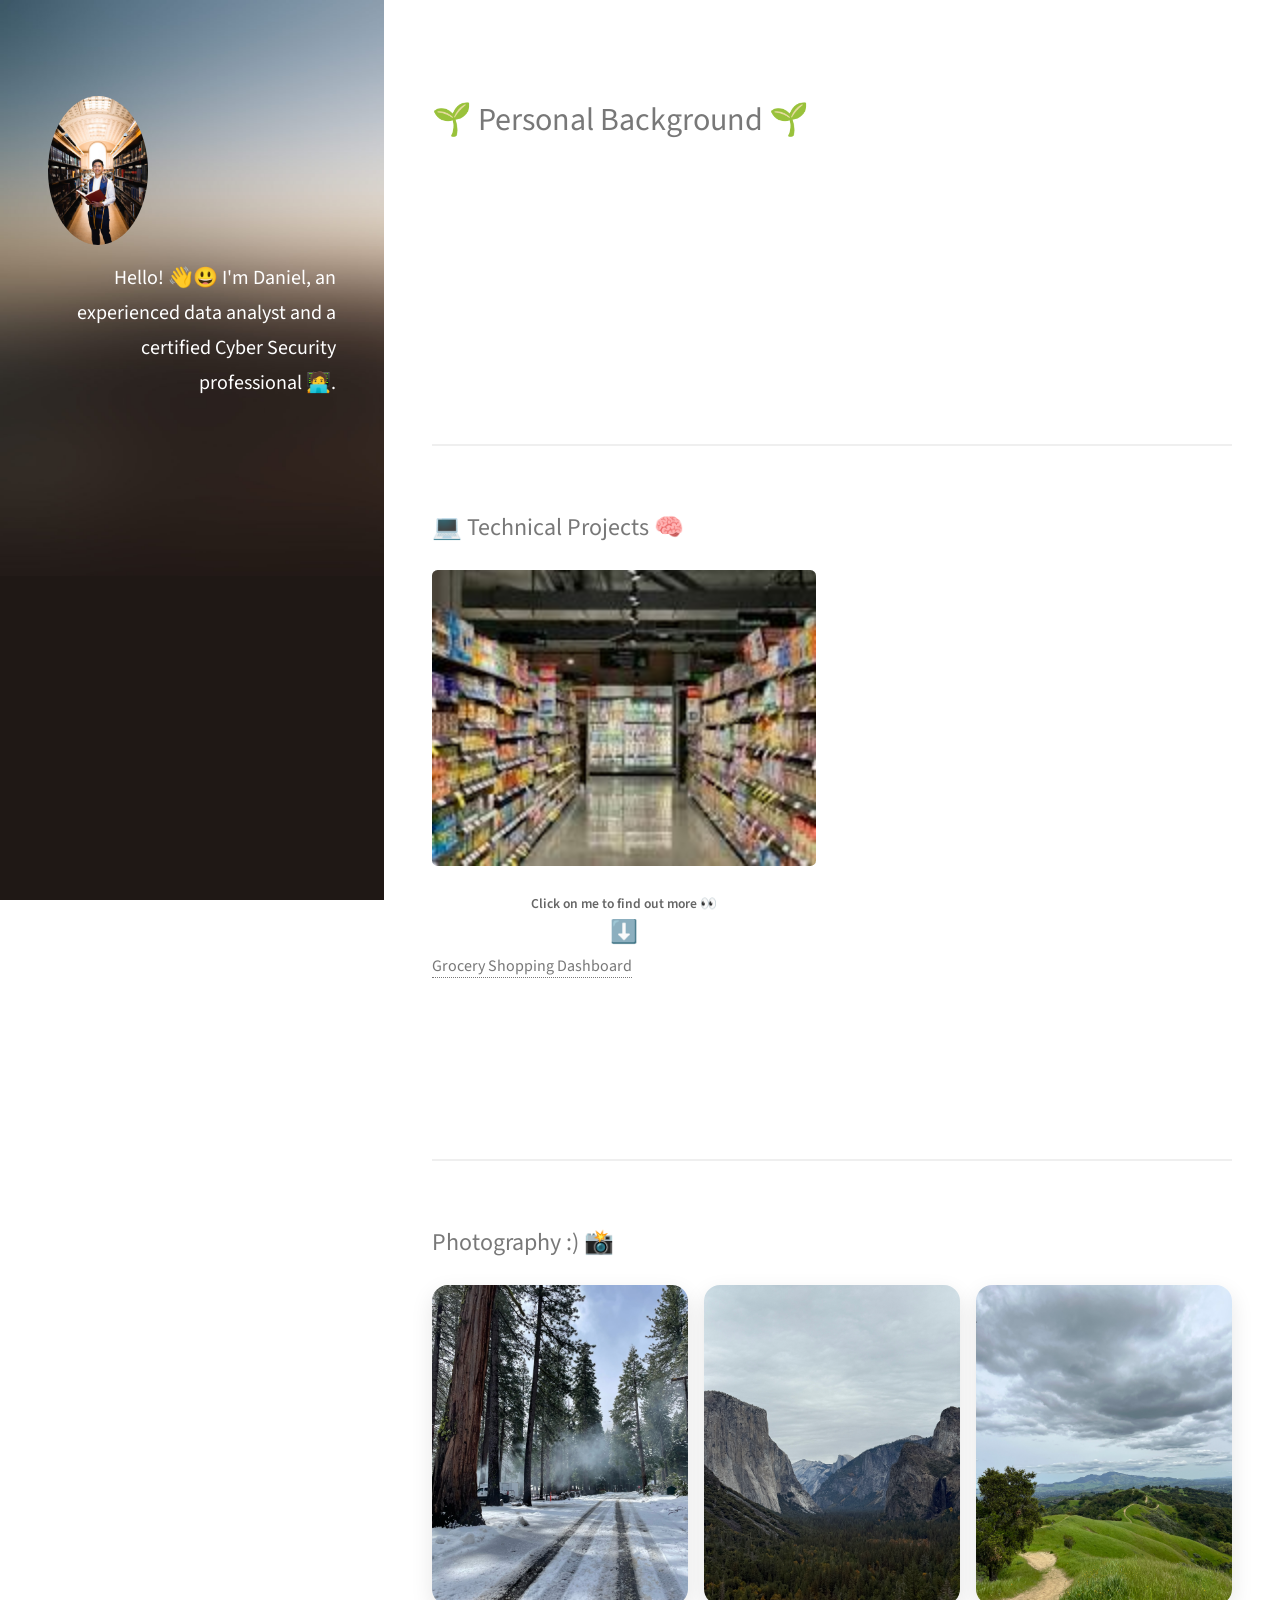
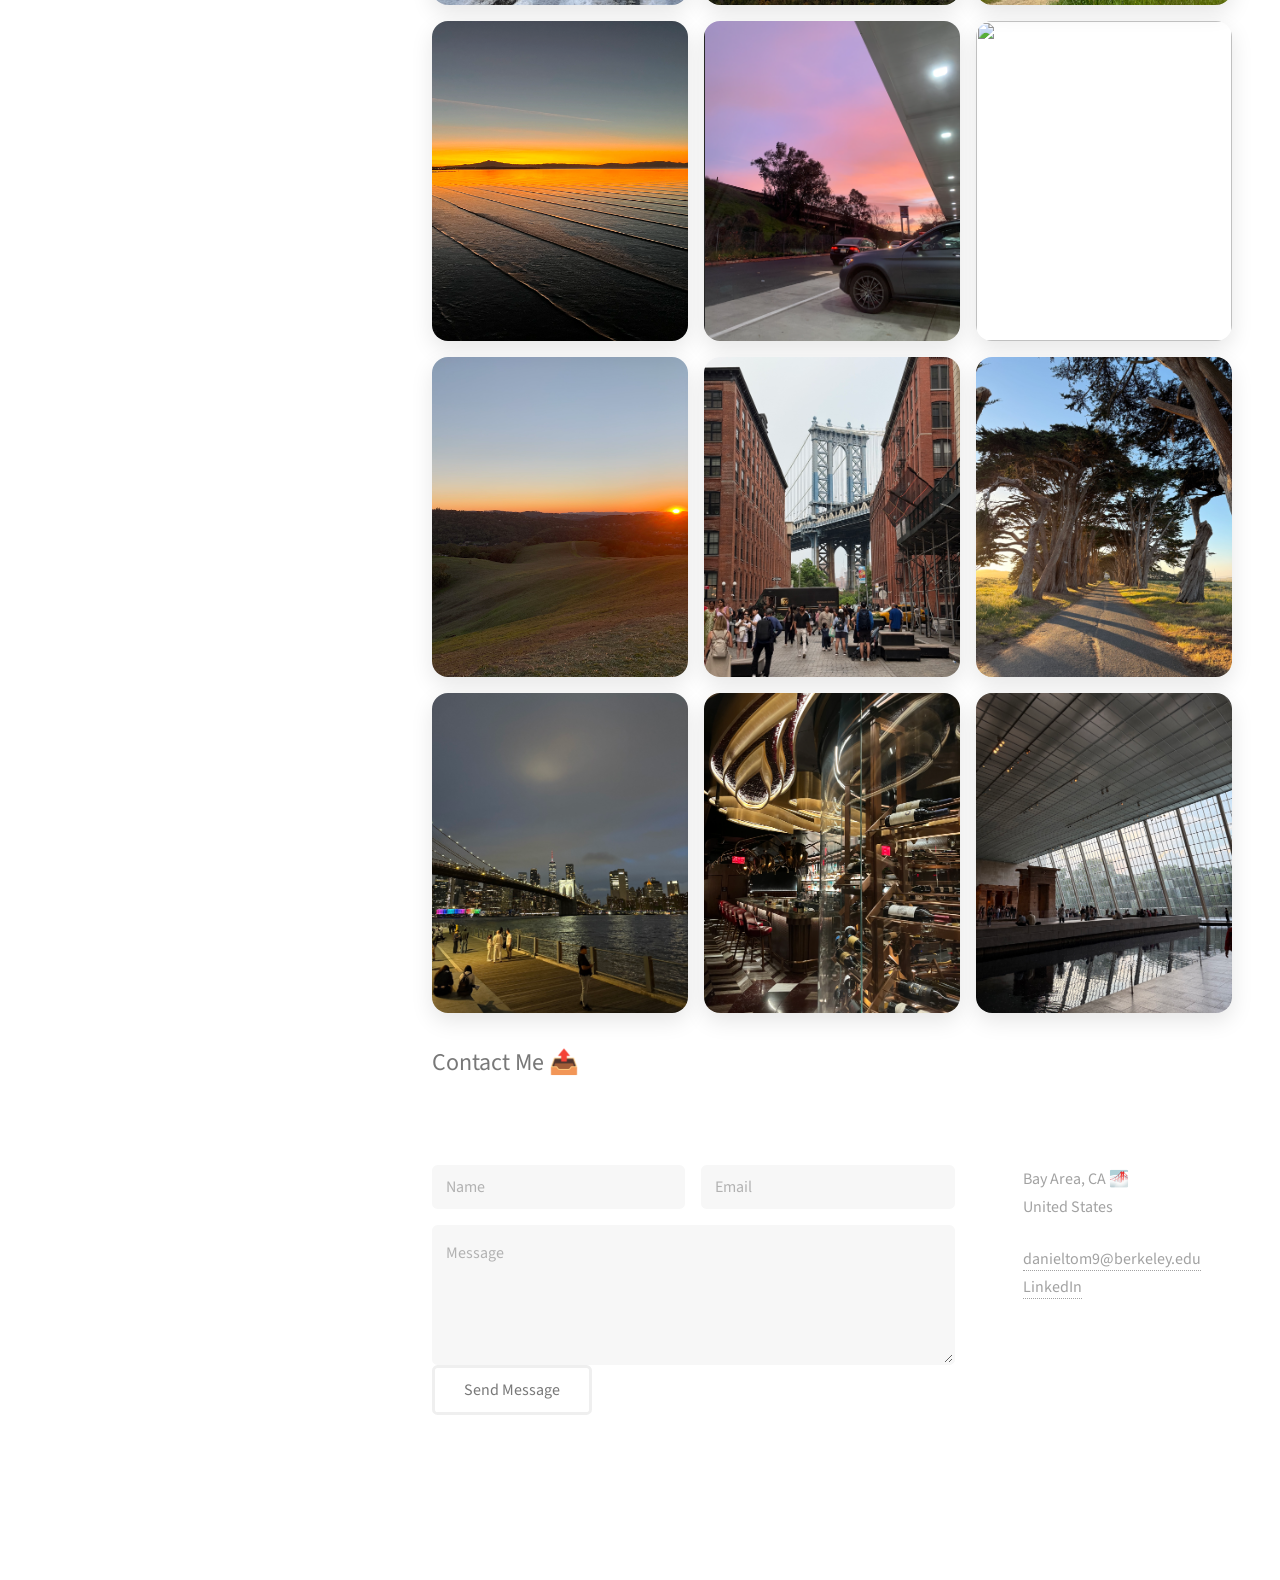
==== commit d09f9a51: "added dashboard link" ====
--- a/index.html
+++ b/index.html
@@ -58,6 +58,13 @@
 									</a>
 								  </h3>
 								<p>Moving out of my childhood home came with newfound freedom and also additional bills :(. Created an end-to-end ETL pipeline and dashboard to help me visualize my food expenditures.</p>
+								<p>
+									<a href="https://lookerstudio.google.com/reporting/954d0f65-a5bc-4d83-8dc4-a4985d51be32/page/WiJbF/view"
+									   target="_blank"
+									   rel="noopener noreferrer">
+									  View Dashboard
+									</a>
+								  </p>
 							</article>
 						
 						</div>
@@ -74,7 +81,7 @@
 								<div class="col-4"><span class="image fit"><img src="images/IMG_0067.jpg" alt="" /></span></div>
 								<div class="col-4"><span class="image fit"><img src="images/IMG_4953.JPG" alt="" /></span></div>
 								<div class="col-4"><span class="image fit"><img src="images/safeway.png" alt="" /></span></div>
-								<div class="col-4"><span class="image fit"><img src="images/seattle 3.JPG" alt="" /></span></div>
+								<div class="col-4"><span class="image fit"><img src="images/seattle-3.jpg" alt="" /></span></div>
 								<div class="col-4"><span class="image fit"><img src="images/hills 2.png" alt="" /></span></div>
 								<div class="col-4"><span class="image fit"><img src="images/IMG_0486.JPG" alt="" /></span></div>
 								<div class="col-4"><span class="image fit"><img src="images/IMG_0278.JPG" alt="" /></span></div>
--- a/assets/css/main.css
+++ b/assets/css/main.css
@@ -3400,5 +3400,13 @@
   z-index: 2;
   box-shadow: 0 16px 40px rgba(0,0,0,0.18);
 }
+
+.work-item .image:before {
+	display: none !important;
+  }
+  
+  .work-item .image:after {
+	display: none !important;
+  }
   
   
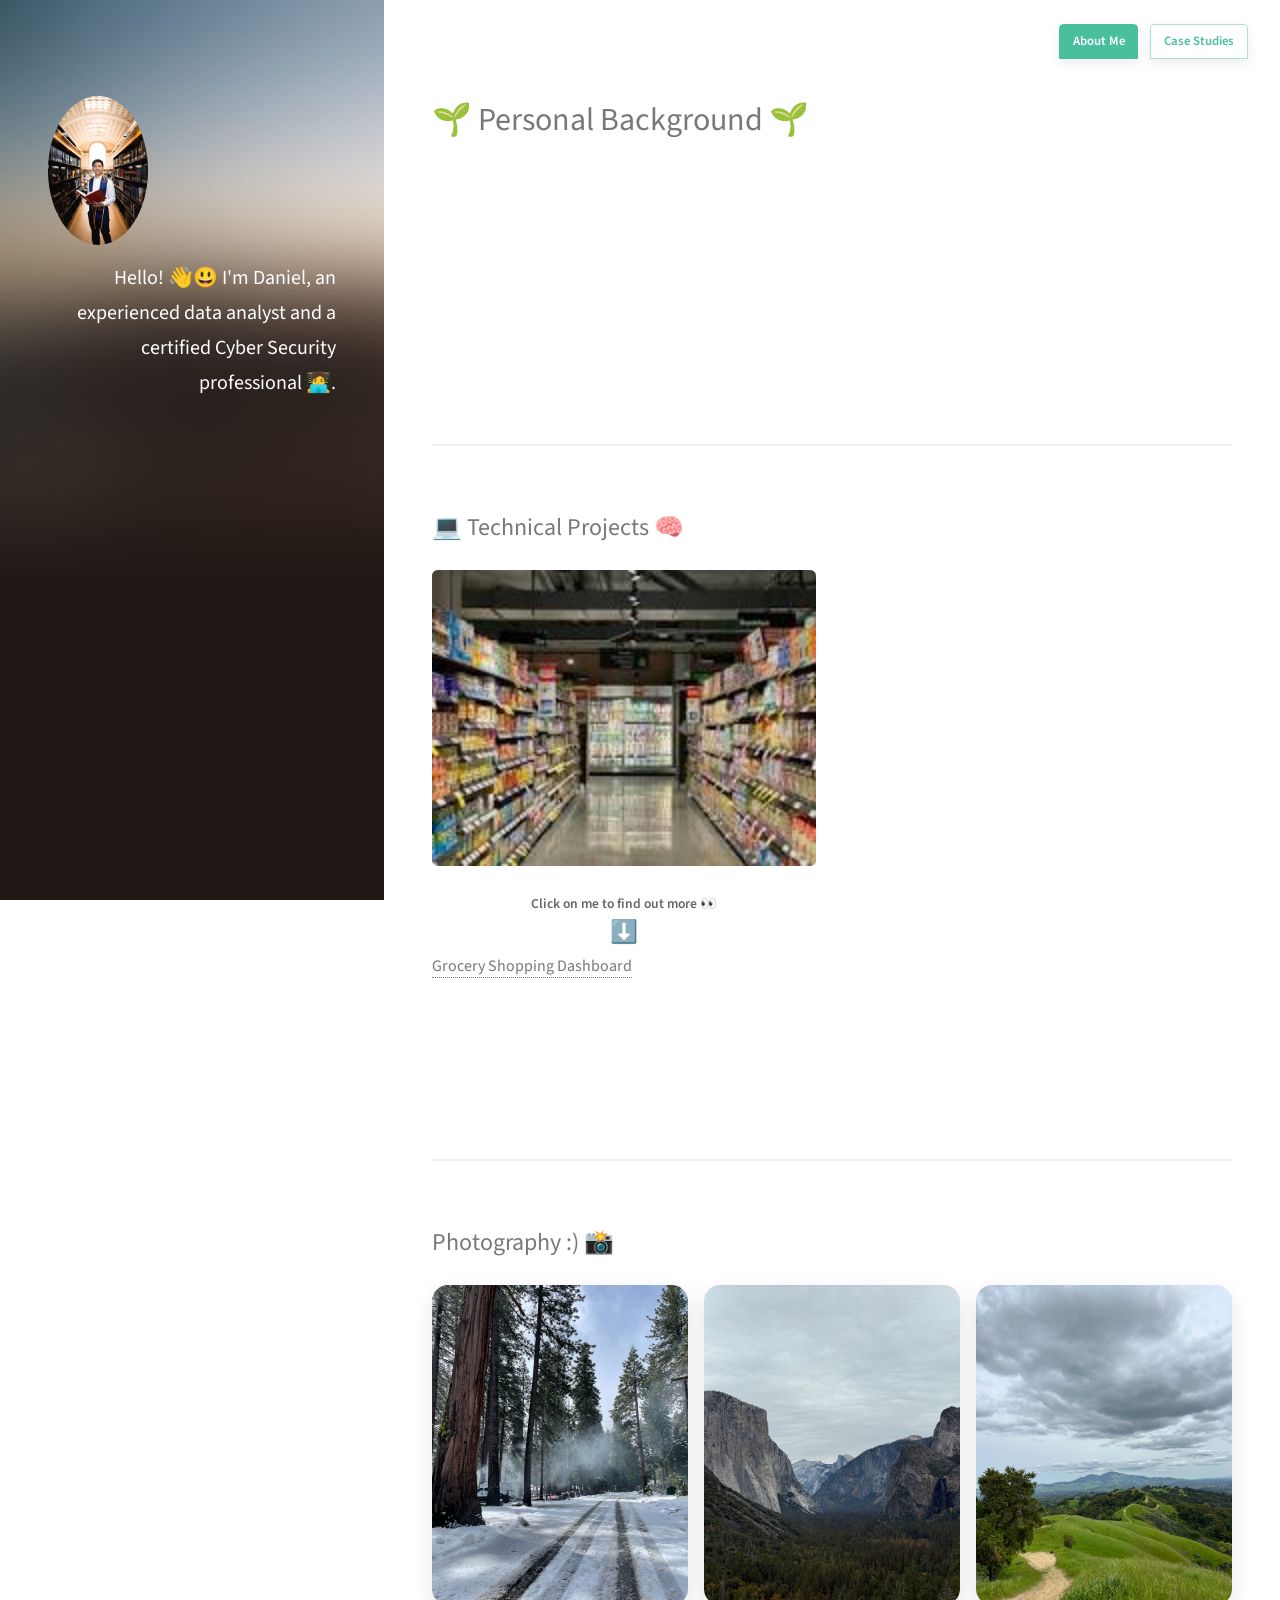
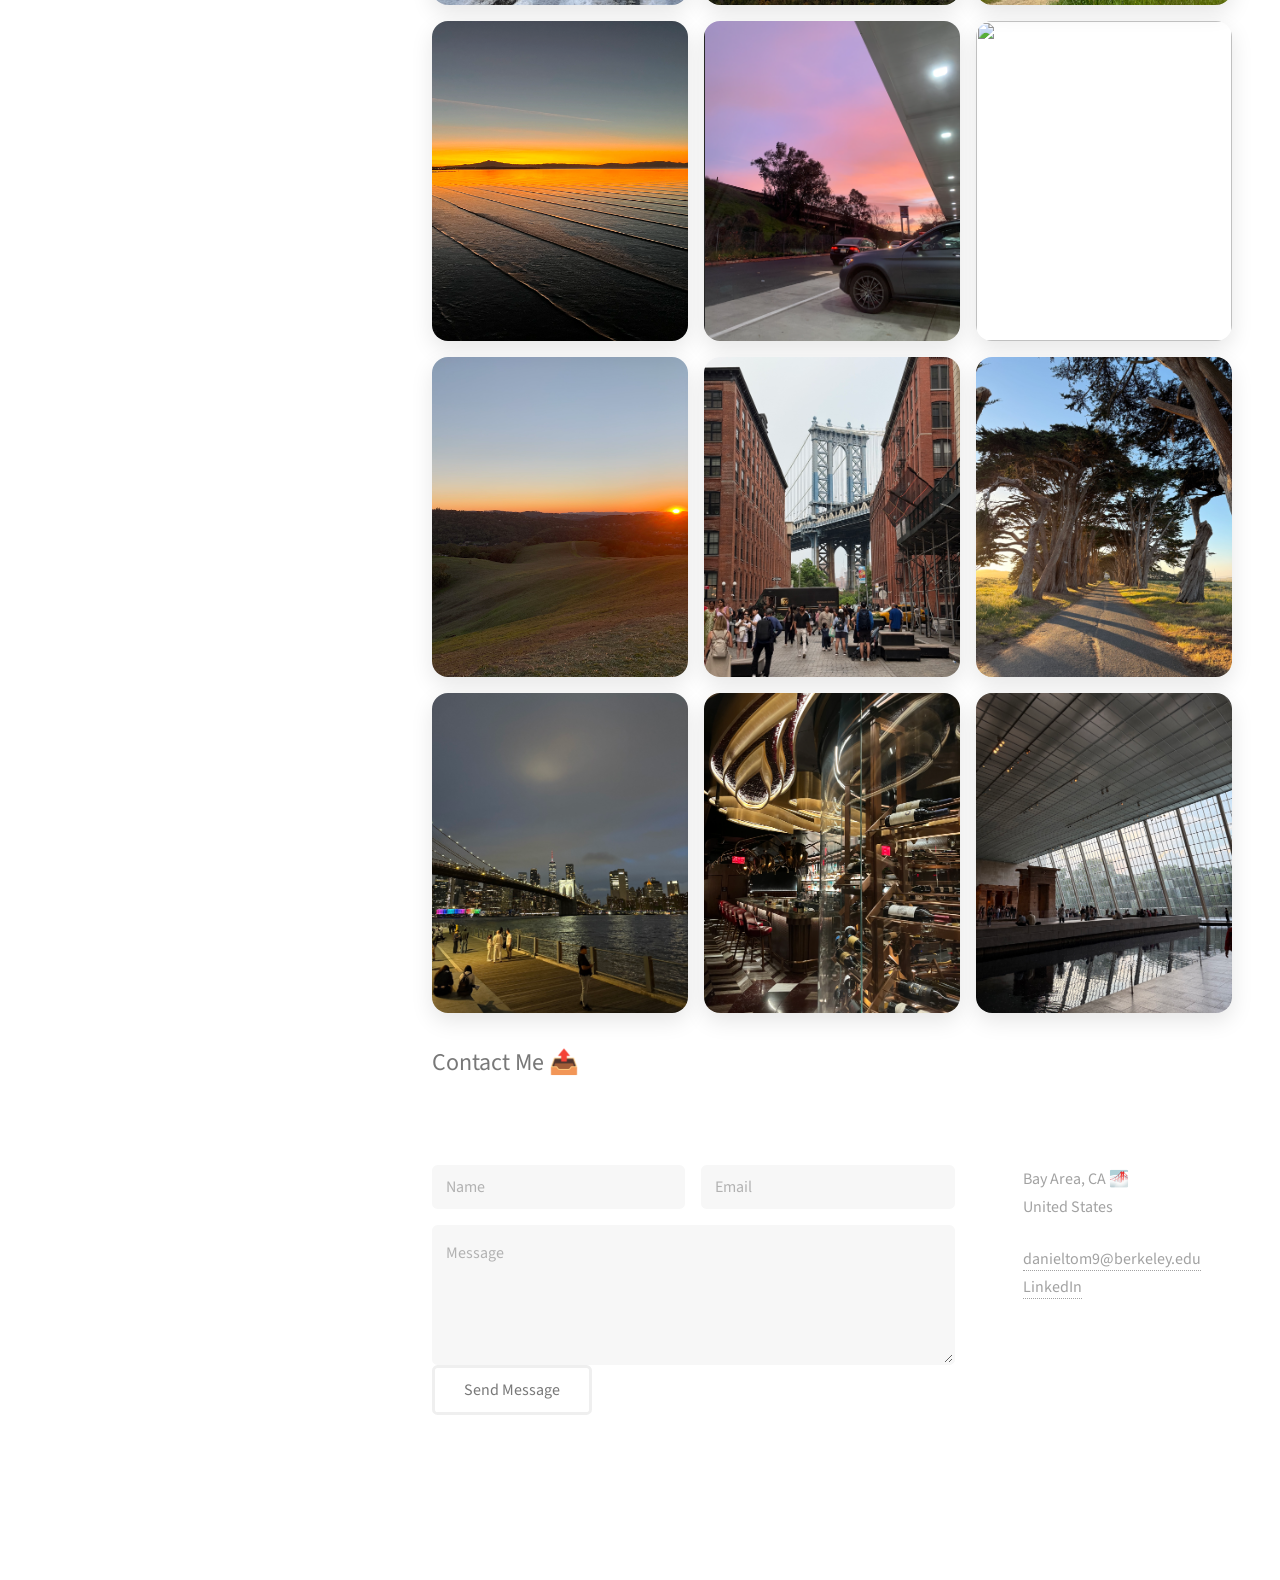
==== commit 6071d183: "adding sections" ====
--- a/index.html
+++ b/index.html
@@ -6,11 +6,17 @@
 		<meta name="viewport" content="width=device-width, initial-scale=1, user-scalable=no" />
 		<link rel="stylesheet" href="assets/css/main.css" />
 	</head>
-	<body class="is-preload">
-
-		<!-- Header -->
-			<header id="header">
-				<div class="inner">
+	<body class="is-preload">
+
+		<!-- Navigation Tabs -->
+			<nav class="site-tabs" aria-label="Primary navigation">
+				<a href="index.html#one" class="active">About Me</a>
+				<a href="case-studies.html">Case Studies</a>
+			</nav>
+
+		<!-- Header -->
+			<header id="header">
+				<div class="inner">
 					<a href="#" class="image avatar"><img src="images/IMG_6092.jpg" alt="" /></a>
 					<h1> <strong>Hello! 👋😃</strong> <strong> I'm Daniel, an experienced data analyst and a certified Cyber Security professional 🧑‍💻.</strong><br />
 				</div>
@@ -154,4 +160,4 @@
 			<script src="assets/js/main.js"></script>
 
 	</body>
-</html>+</html>
--- a/assets/css/main.css
+++ b/assets/css/main.css
@@ -71,6 +71,7 @@
 
 	html {
 		box-sizing: border-box;
+		scroll-behavior: smooth;
 	}
 
 	*, *:before, *:after {
@@ -235,6 +236,43 @@
 	.align-right {
 		text-align: right;
 	}
+
+/* Navigation Tabs */
+
+	.site-tabs {
+		display: flex;
+		gap: 0.75em;
+		position: fixed;
+		right: 2em;
+		top: 1.5em;
+		z-index: 10001;
+	}
+
+		.site-tabs a {
+			background: rgba(255, 255, 255, 0.92);
+			border: solid 1px rgba(73, 191, 157, 0.45);
+			border-radius: 0.35em 0.35em 0 0;
+			box-shadow: 0 0.35em 1em rgba(0, 0, 0, 0.08);
+			color: #49bf9d;
+			font-size: 0.8em;
+			font-weight: 600;
+			letter-spacing: 0;
+			line-height: 1;
+			padding: 0.8em 1em;
+			text-decoration: none;
+		}
+
+			.site-tabs a:hover {
+				background: #49bf9d;
+				border-color: #49bf9d;
+				color: #ffffff !important;
+			}
+
+			.site-tabs a.active {
+				background: #49bf9d;
+				border-color: #49bf9d;
+				color: #ffffff !important;
+			}
 
 /* Container */
 
@@ -3039,6 +3077,15 @@
 				display: none;
 			}
 
+		/* Navigation Tabs */
+
+			.site-tabs {
+				justify-content: center;
+				left: 0;
+				right: 0;
+				top: 1em;
+			}
+
 		/* List */
 
 			ul.icons li .icon {
@@ -3196,11 +3243,26 @@
 		/* Header */
 
 			#header {
-				padding: 4.5em 1.5em;
+				padding: 5.75em 1.5em 4.5em 1.5em;
 			}
 
 				#header h1 br {
 					display: none;
+				}
+
+		/* Navigation Tabs */
+
+			.site-tabs {
+				gap: 0.5em;
+				padding: 0 1em;
+			}
+
+				.site-tabs a {
+					flex: 1;
+					font-size: 0.7em;
+					max-width: 10.5em;
+					padding: 0.75em 0.6em;
+					text-align: center;
 				}
 
 		/* Footer */
@@ -3409,4 +3471,4 @@
 	display: none !important;
   }
   
-  +  
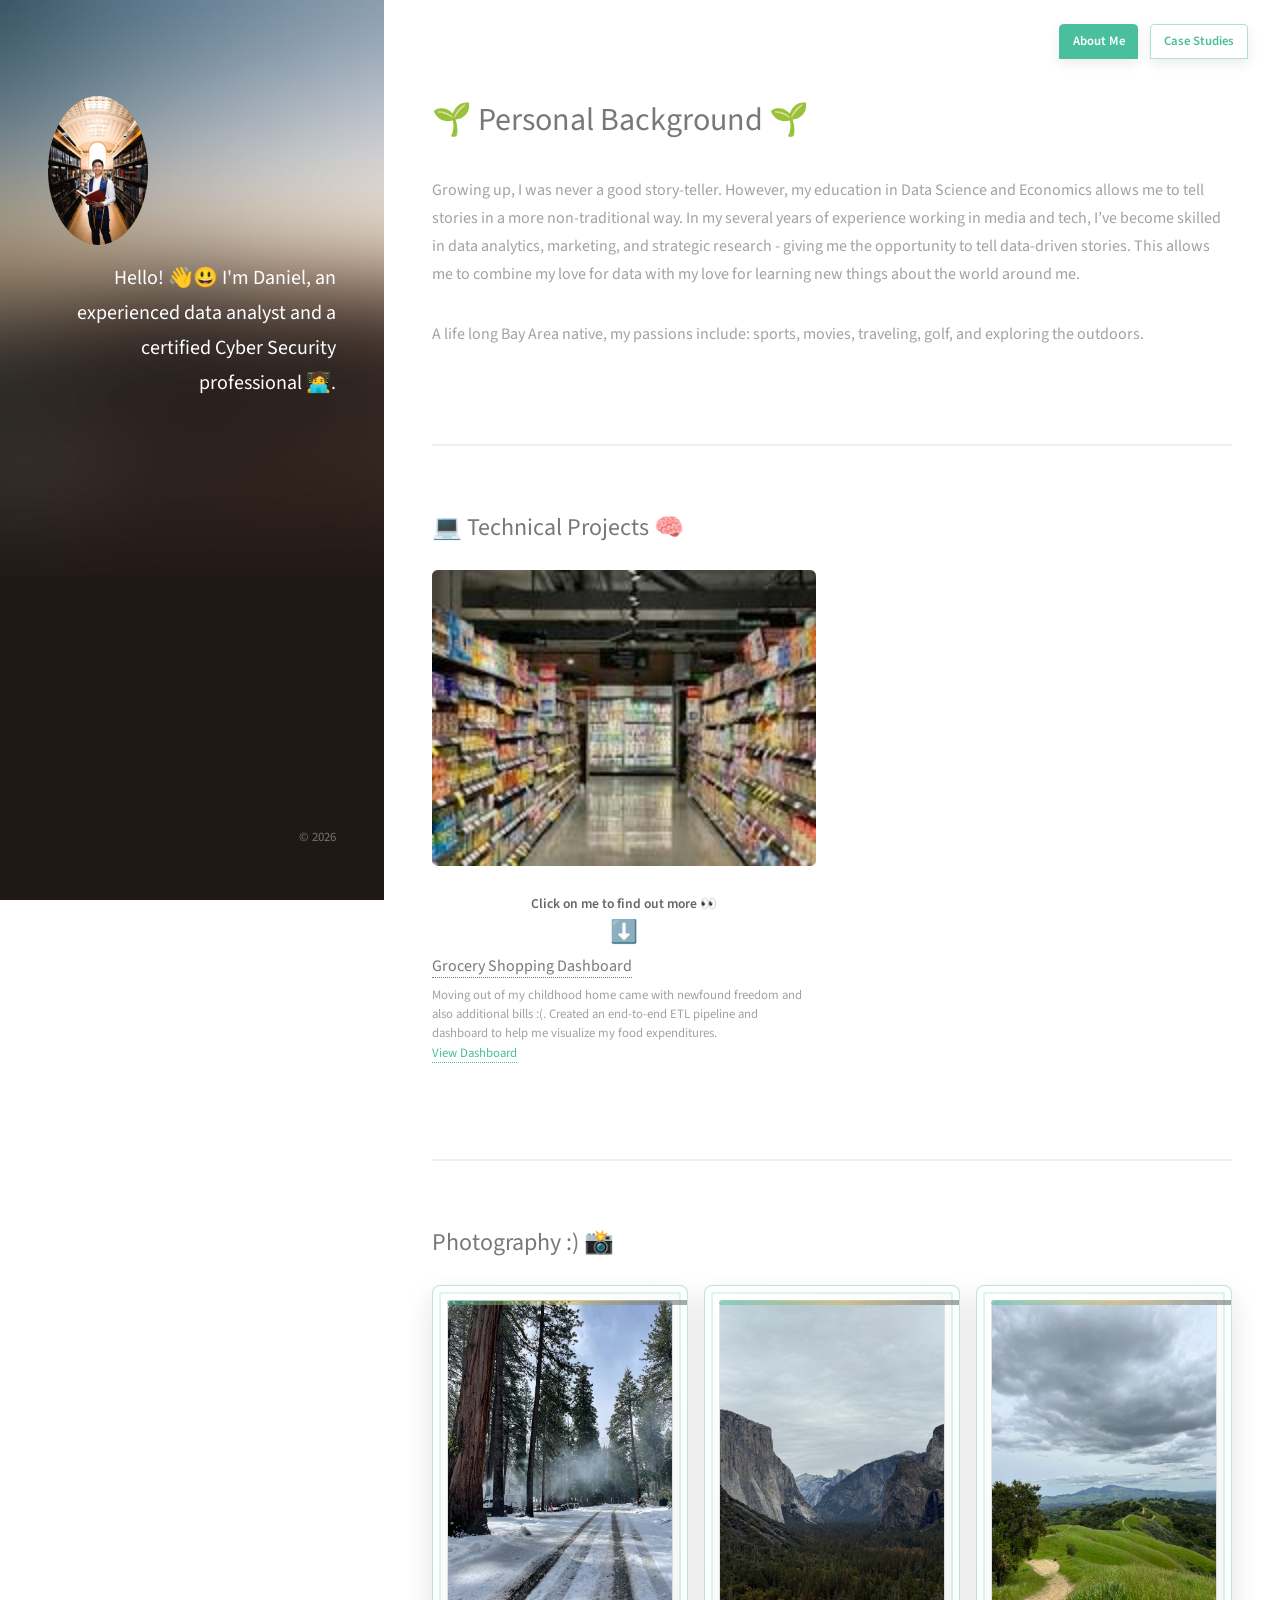
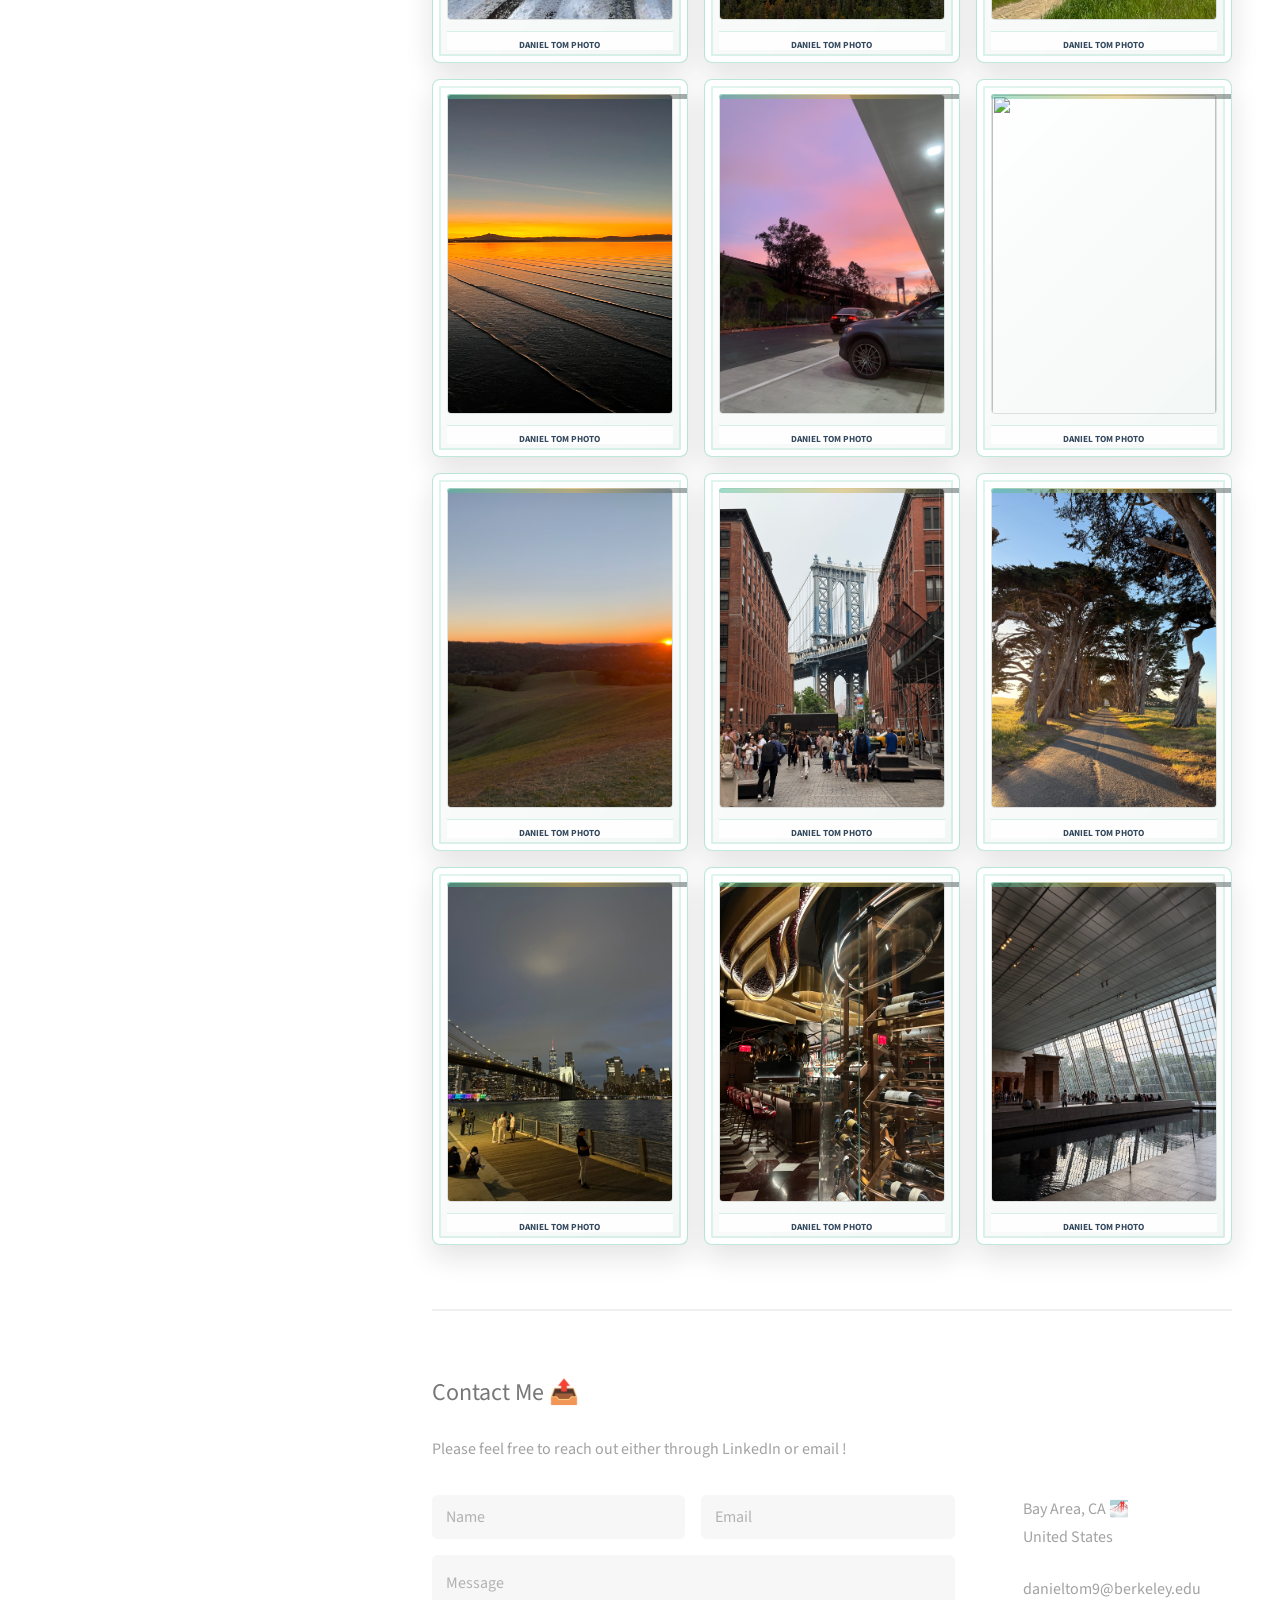
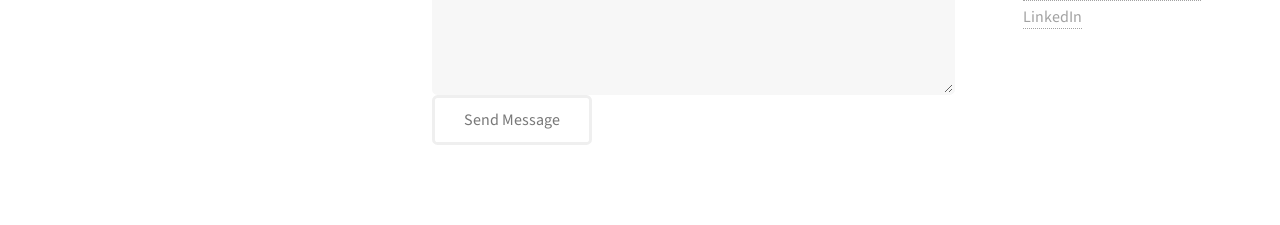
==== commit fa0a111e: "baseball pics" ====
--- a/index.html
+++ b/index.html
@@ -78,7 +78,7 @@
 						</ul>
 					</section>
 
-					<section>
+					<section id="photography">
 						<h2>Photography :) 📸</h2>
 						<div class="box alt">
 							<div class="row gtr-50 gtr-uniform">
@@ -95,10 +95,11 @@
 								<div class="col-4"><span class="image fit"><img src="images/IMG_8530.JPG" alt="" /></span></div>
 								<div class="col-4"><span class="image fit"><img src="images/IMG_0638.JPG" alt="" /></span></div>
 							</div>
-						</div>
-
-				<!-- Three -->
-					<section id="three">
+						</div>
+					</section>
+
+				<!-- Three -->
+					<section id="three">
 						<h2>Contact Me 📤</h2>
 						<p>Please feel free to reach out either through LinkedIn or email !</p>
 						<div class="row">
--- a/assets/css/main.css
+++ b/assets/css/main.css
@@ -245,8 +245,16 @@
 		position: fixed;
 		right: 2em;
 		top: 1.5em;
+		transition: opacity 0.2s ease-in-out, transform 0.2s ease-in-out, visibility 0.2s ease-in-out;
 		z-index: 10001;
 	}
+
+		.site-tabs.is-hidden {
+			opacity: 0;
+			pointer-events: none;
+			transform: translateY(-0.75em);
+			visibility: hidden;
+		}
 
 		.site-tabs a {
 			background: rgba(255, 255, 255, 0.92);
@@ -3361,106 +3369,101 @@
 body:not(.is-preload) section p:nth-of-type(2) { animation-delay: 0.15s; }
 body:not(.is-preload) section p:nth-of-type(3) { animation-delay: 0.25s; }
 
-/* Gallery tiles */
-.box.alt .image.fit {
+/* Photography baseball cards */
+#photography .box.alt .row .col-4 {
+	position: relative;
+	transition: opacity 0.2s ease;
+}
+
+#photography .box.alt .row:hover .col-4 {
+	opacity: 0.65;
+}
+
+#photography .box.alt .row:hover .col-4:hover {
+	opacity: 1;
+	z-index: 3;
+}
+
+#photography .box.alt .image.fit {
+	background:
+		linear-gradient(135deg, rgba(255,255,255,0.95), rgba(242,247,245,0.98)),
+		#ffffff;
+	border: 1px solid rgba(73, 191, 157, 0.35);
+	border-radius: 8px;
+	box-shadow:
+		0 12px 28px rgba(31, 24, 21, 0.12),
+		inset 0 0 0 6px #ffffff,
+		inset 0 0 0 8px rgba(73, 191, 157, 0.16);
 	display: block;
+	margin: 0;
 	overflow: hidden;
-	border-radius: 16px;
-	box-shadow: 0 8px 22px rgba(0,0,0,0.10);
-	transform: translateY(0);
-	transition: transform 0.2s ease, box-shadow 0.2s ease;
-  }
-  
-  .box.alt .image.fit:hover {
-	transform: translateY(-4px);
-	box-shadow: 0 14px 34px rgba(0,0,0,0.14);
-  }
-  
-  .box.alt .image.fit img {
+	padding: 14px 14px 42px;
+	position: relative;
+	transform: scale(1);
+	transition: transform 0.25s ease, box-shadow 0.25s ease;
+	will-change: transform;
+}
+
+#photography .box.alt .image.fit:before {
+	background: linear-gradient(90deg, #49bf9d, #d9b44a, #34495e);
+	content: '';
 	display: block;
-	transition: transform 0.35s ease, filter 0.35s ease;
-  }
-  
-  .box.alt .image.fit:hover img {
-	transform: scale(1.04);
-  }
-  
-  
-
-
-
-
-  .box.alt .row .col-4 {
-	transition: opacity 0.2s ease;
-  }
-  
-  .box.alt .row:hover .col-4 {
-	opacity: 0.65;
-  }
-  
-  .box.alt .row:hover .col-4:hover {
-	opacity: 1;
-  }
-  
-
-
-  .box.alt .image.fit img {
+	height: 5px;
+	left: 14px;
+	position: absolute;
+	right: 14px;
+	top: 14px;
+	z-index: 1;
+}
+
+#photography .box.alt .image.fit:after {
+	background: rgba(255, 255, 255, 0.9);
+	border-top: 1px solid rgba(73, 191, 157, 0.22);
+	bottom: 12px;
+	color: #34495e;
+	content: 'DANIEL TOM PHOTO';
+	display: block;
+	font-size: 0.58em;
+	font-weight: 700;
+	left: 14px;
+	letter-spacing: 0;
+	line-height: 1;
+	padding-top: 9px;
+	position: absolute;
+	right: 14px;
+	text-align: center;
+}
+
+#photography .box.alt .image.fit:hover {
+	box-shadow:
+		0 18px 45px rgba(31, 24, 21, 0.24),
+		inset 0 0 0 6px #ffffff,
+		inset 0 0 0 8px rgba(73, 191, 157, 0.2);
+	transform: scale(2);
+	z-index: 4;
+}
+
+#photography .box.alt .image.fit img {
+	aspect-ratio: 4 / 5;
+	border: 1px solid rgba(31, 24, 21, 0.12);
+	border-radius: 4px;
+	display: block;
+	height: 320px;
+	object-fit: cover;
 	width: 100%;
-	height: 320px;     /* adjust */
-	object-fit: cover; /* keeps the grid uniform */
-  }
-
-  
-
-
-  /* Image wrapper clips overflow */
-.box.alt .image.fit {
-	overflow: hidden;
-	border-radius: 16px; /* optional */
-  }
-  
-  /* Image itself */
-  .box.alt .image.fit img {
+}
+
+#header .image.avatar {
 	display: block;
 	transform: scale(1);
-	transition: transform 0.35s ease;
-  }
-  
-
-
-
-  /* The gallery item (the picture tile) */
-.box.alt .image.fit {
-	display: block;
 	transition: transform 0.25s ease, box-shadow 0.25s ease;
-	transform: scale(1);
 	will-change: transform;
-  }
-  
-  /* Enlarge the entire picture on hover */
-  .box.alt .image.fit:hover {
+}
+
+#header .image.avatar:hover {
+	box-shadow: 0 16px 40px rgba(0,0,0,0.18);
 	transform: scale(2);
-	z-index: 2; /* keeps it above neighbors */
-	box-shadow: 0 16px 40px rgba(0,0,0,0.18);
-  }
-
-
-
-
-  /* Enlarge gallery photos AND header avatar on hover */
-.box.alt .image.fit,
-#header .image.avatar {
-  display: block;
-  transform: scale(1);
-  transition: transform 0.25s ease, box-shadow 0.25s ease;
-  will-change: transform;
-}
-
-.box.alt .image.fit:hover,
-#header .image.avatar:hover {
-  transform: scale(2);
-  z-index: 2;
-  box-shadow: 0 16px 40px rgba(0,0,0,0.18);
+	z-index: 2;
 }
 
 .work-item .image:before {
@@ -3471,4 +3474,92 @@
 	display: none !important;
   }
   
+/* Case Study Detail */
+
+body.case-study-detail {
+	background:
+		linear-gradient(135deg, rgba(73, 191, 157, 0.12), rgba(255, 255, 255, 0) 36%),
+		linear-gradient(315deg, rgba(31, 24, 21, 0.08), rgba(255, 255, 255, 0) 42%),
+		#f7faf9;
+	color: #5f6663;
+	min-height: 100vh;
+	padding: 4em 1.5em;
+}
+
+.case-study-article {
+	background: rgba(255, 255, 255, 0.92);
+	border: solid 1px rgba(73, 191, 157, 0.18);
+	border-radius: 0.5em;
+	box-shadow: 0 1.25em 3em rgba(31, 24, 21, 0.12);
+	margin: 0 auto;
+	max-width: 46em;
+	padding: 3em;
+}
+
+	.case-study-article header {
+		border-bottom: solid 2px #efefef;
+		margin: 0 0 2em 0;
+		padding: 0 0 1.5em 0;
+	}
+
+	.case-study-article h1 {
+		color: #333;
+		font-size: 2.2em;
+		line-height: 1.2em;
+		margin: 0;
+	}
+
+	.case-study-article p {
+		color: #5f6663;
+		font-size: 1.05em;
+		line-height: 1.8em;
+		margin: 0 0 1.5em 0;
+	}
+
+	.case-study-article p:last-child {
+		margin-bottom: 0;
+	}
+
+	.case-study-label {
+		color: #49bf9d !important;
+		font-size: 0.8em !important;
+		font-weight: 700;
+		letter-spacing: 0.14em;
+		line-height: 1;
+		margin: 0 0 0.8em 0 !important;
+		text-transform: uppercase;
+	}
+
+	.case-study-back {
+		border-bottom: 0;
+		color: #49bf9d;
+		display: inline-block;
+		font-size: 0.9em;
+		font-weight: 600;
+		margin: 0 0 2em 0;
+	}
+
+	.case-study-back:before {
+		content: "< ";
+	}
+
+@media screen and (max-width: 736px) {
+	body.case-study-detail {
+		padding: 1.5em;
+	}
+
+	.case-study-article {
+		padding: 2em 1.5em;
+	}
+
+	.case-study-article h1 {
+		font-size: 1.65em;
+	}
+
+	.case-study-article p {
+		font-size: 1em;
+		line-height: 1.7em;
+	}
+}
   
+  
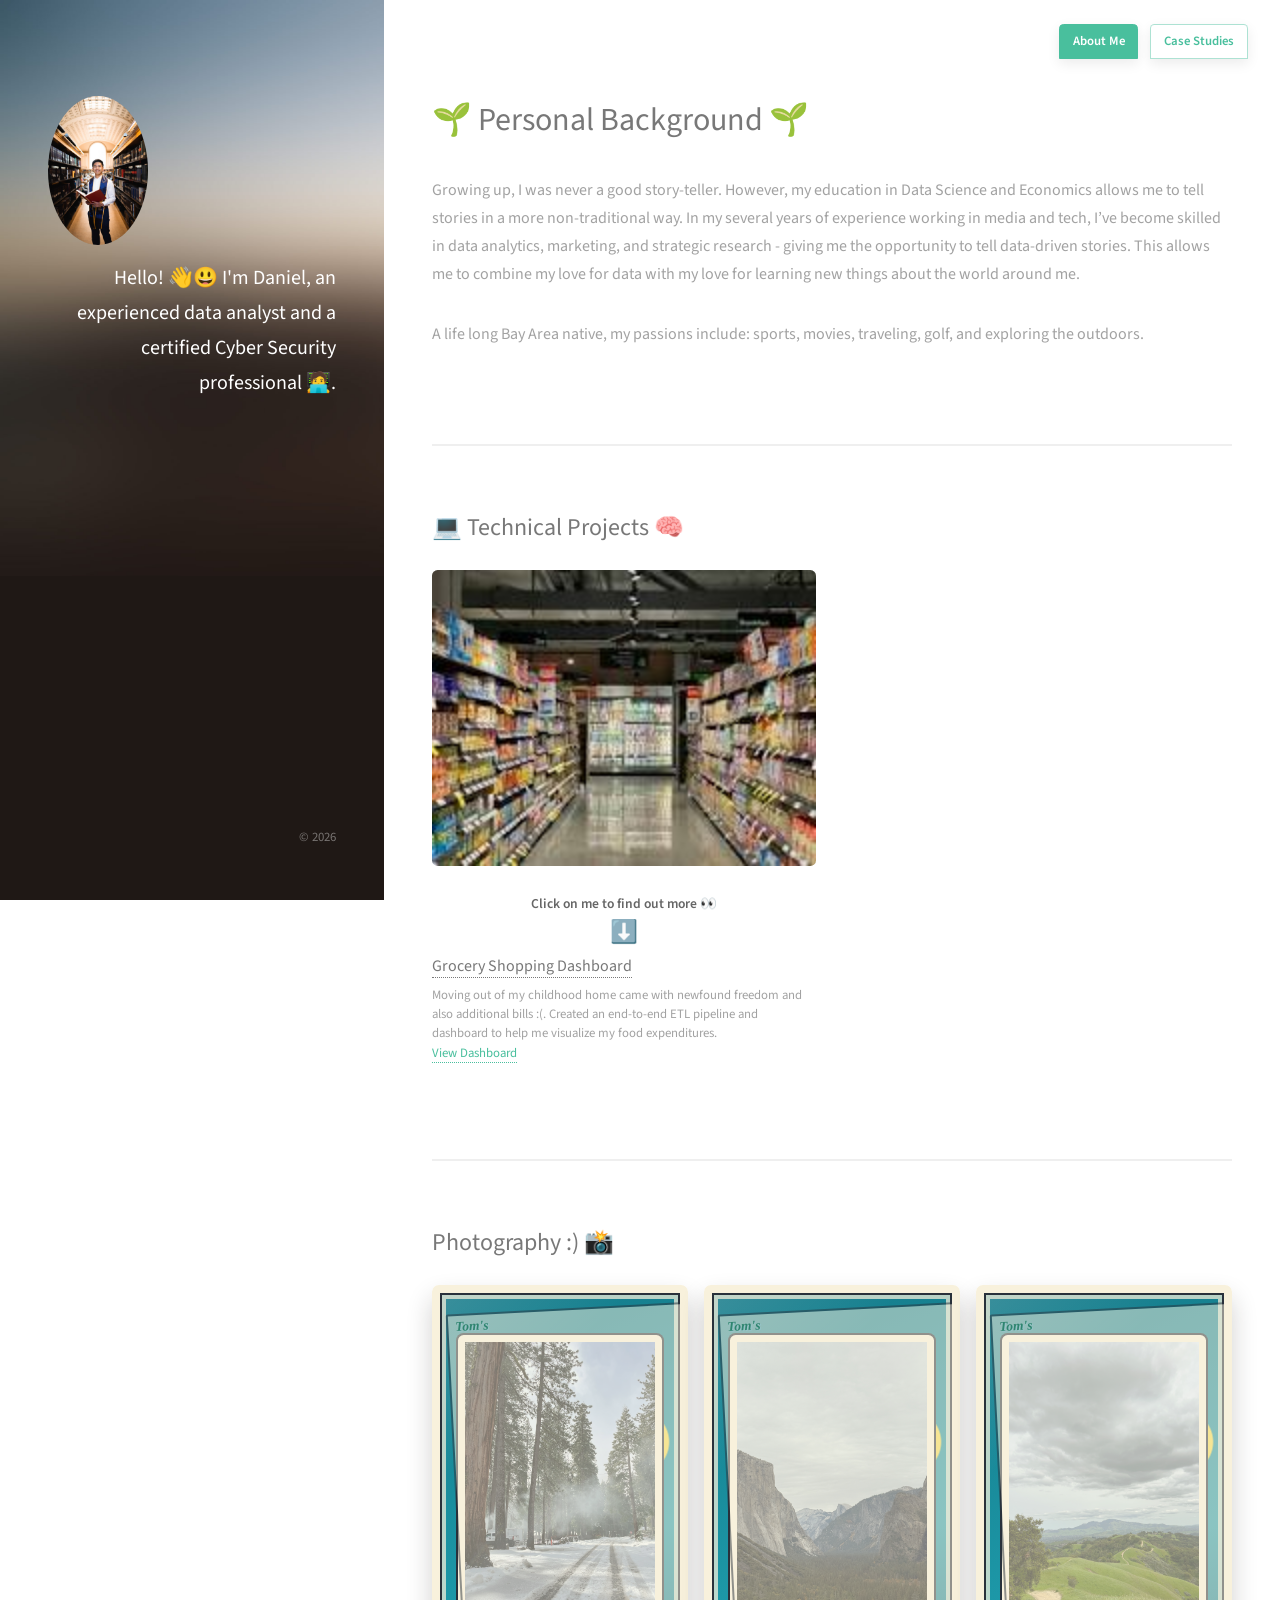
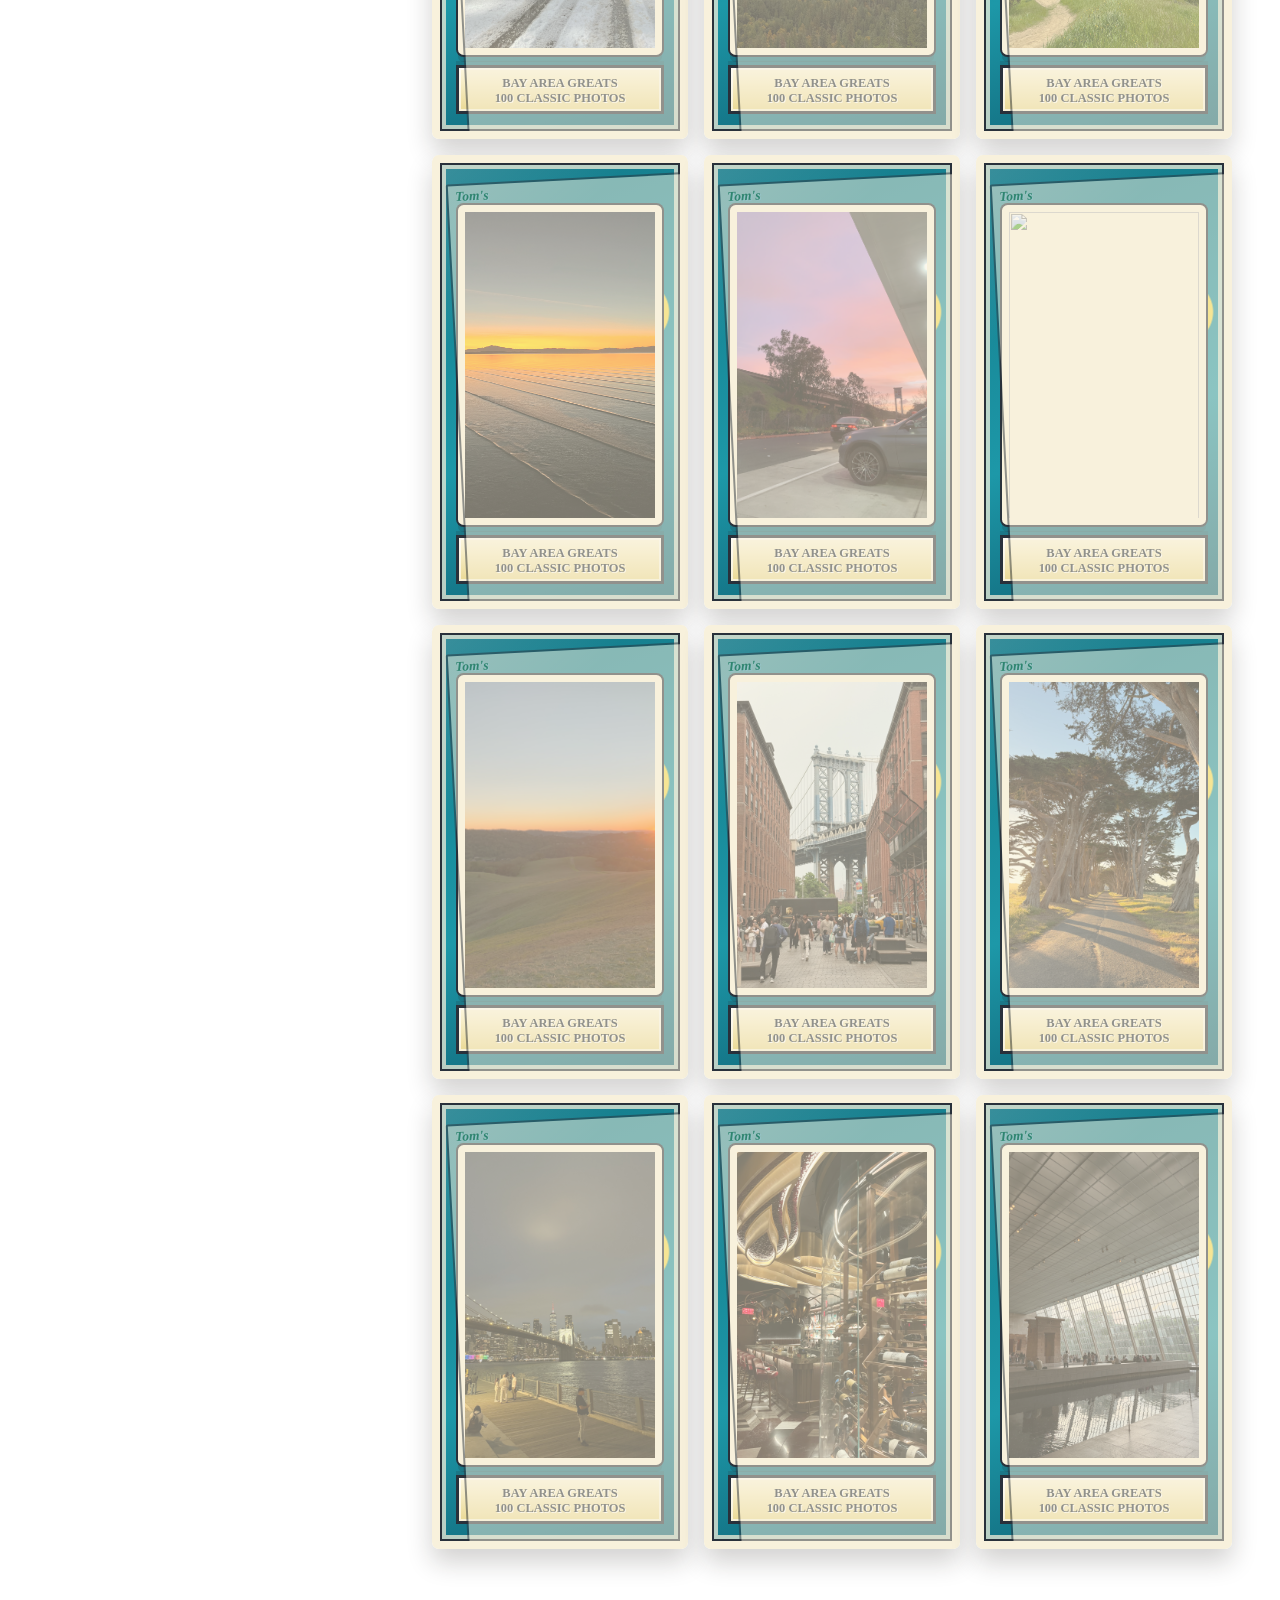
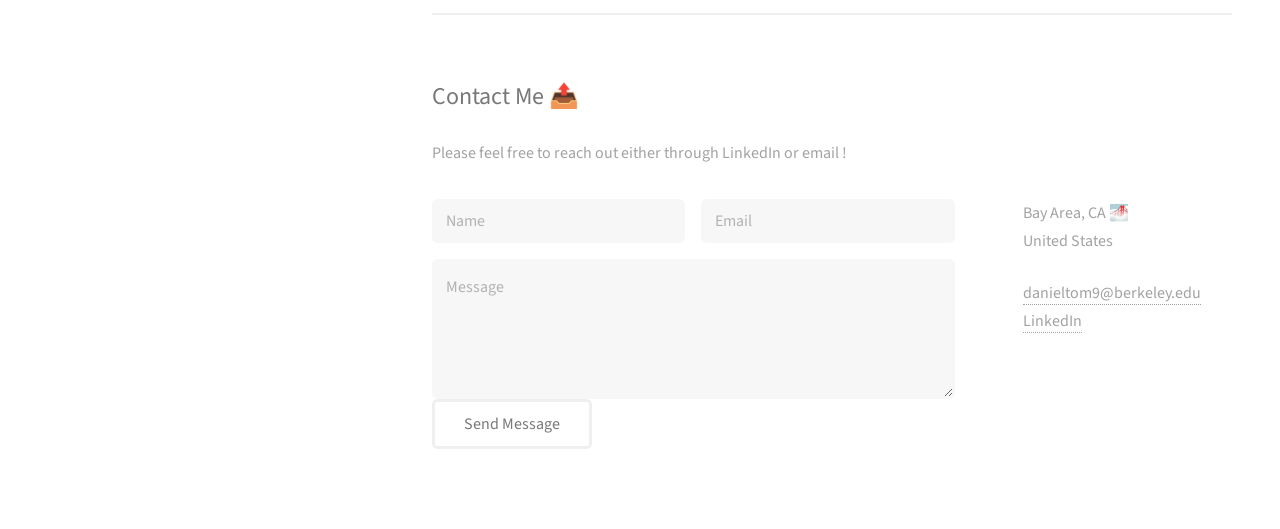
==== commit 3e9b74bc: "update css" ====
--- a/index.html
+++ b/index.html
@@ -82,18 +82,18 @@
 						<h2>Photography :) 📸</h2>
 						<div class="box alt">
 							<div class="row gtr-50 gtr-uniform">
-								<div class="col-4"><span class="image fit"><img src="images/snow.JPG" alt="" /> </span></div>
-								<div class="col-4"><span class="image fit"><img src="images/IMG_2609.JPG" alt="" /></span></div>
-								<div class="col-4"><span class="image fit"><img src="images/IMG_0067.jpg" alt="" /></span></div>
-								<div class="col-4"><span class="image fit"><img src="images/IMG_4953.JPG" alt="" /></span></div>
-								<div class="col-4"><span class="image fit"><img src="images/safeway.png" alt="" /></span></div>
-								<div class="col-4"><span class="image fit"><img src="images/seattle-3.jpg" alt="" /></span></div>
-								<div class="col-4"><span class="image fit"><img src="images/hills 2.png" alt="" /></span></div>
-								<div class="col-4"><span class="image fit"><img src="images/IMG_0486.JPG" alt="" /></span></div>
-								<div class="col-4"><span class="image fit"><img src="images/IMG_0278.JPG" alt="" /></span></div>
-								<div class="col-4"><span class="image fit"><img src="images/IMG_0619.JPG" alt="" /></span></div>
-								<div class="col-4"><span class="image fit"><img src="images/IMG_8530.JPG" alt="" /></span></div>
-								<div class="col-4"><span class="image fit"><img src="images/IMG_0638.JPG" alt="" /></span></div>
+									<div class="col-4"><span class="image fit baseball-card" data-card-title="BAY AREA GREATS"><img src="images/snow.JPG" alt="" /> </span></div>
+									<div class="col-4"><span class="image fit baseball-card" data-card-title="BAY AREA GREATS"><img src="images/IMG_2609.JPG" alt="" /></span></div>
+									<div class="col-4"><span class="image fit baseball-card" data-card-title="BAY AREA GREATS"><img src="images/IMG_0067.jpg" alt="" /></span></div>
+									<div class="col-4"><span class="image fit baseball-card" data-card-title="BAY AREA GREATS"><img src="images/IMG_4953.JPG" alt="" /></span></div>
+									<div class="col-4"><span class="image fit baseball-card" data-card-title="BAY AREA GREATS"><img src="images/safeway.png" alt="" /></span></div>
+									<div class="col-4"><span class="image fit baseball-card" data-card-title="BAY AREA GREATS"><img src="images/seattle-3.jpg" alt="" /></span></div>
+									<div class="col-4"><span class="image fit baseball-card" data-card-title="BAY AREA GREATS"><img src="images/hills 2.png" alt="" /></span></div>
+									<div class="col-4"><span class="image fit baseball-card" data-card-title="BAY AREA GREATS"><img src="images/IMG_0486.JPG" alt="" /></span></div>
+									<div class="col-4"><span class="image fit baseball-card" data-card-title="BAY AREA GREATS"><img src="images/IMG_0278.JPG" alt="" /></span></div>
+									<div class="col-4"><span class="image fit baseball-card" data-card-title="BAY AREA GREATS"><img src="images/IMG_0619.JPG" alt="" /></span></div>
+									<div class="col-4"><span class="image fit baseball-card" data-card-title="BAY AREA GREATS"><img src="images/IMG_8530.JPG" alt="" /></span></div>
+									<div class="col-4"><span class="image fit baseball-card" data-card-title="BAY AREA GREATS"><img src="images/IMG_0638.JPG" alt="" /></span></div>
 							</div>
 						</div>
 					</section>
--- a/assets/css/main.css
+++ b/assets/css/main.css
@@ -3384,69 +3384,90 @@
 	z-index: 3;
 }
 
-#photography .box.alt .image.fit {
+#photography .box.alt .baseball-card {
 	background:
-		linear-gradient(135deg, rgba(255,255,255,0.95), rgba(242,247,245,0.98)),
-		#ffffff;
-	border: 1px solid rgba(73, 191, 157, 0.35);
-	border-radius: 8px;
+		radial-gradient(circle at 82% 34%, #f5d94c 0 9%, transparent 9.5%),
+		linear-gradient(135deg, rgba(255,255,255,0.16), transparent 28%),
+		linear-gradient(160deg, #147988 0%, #1d98a8 60%, #0f6073 100%);
+	border: 8px solid #f8f1dc;
+	border-radius: 7px;
 	box-shadow:
-		0 12px 28px rgba(31, 24, 21, 0.12),
-		inset 0 0 0 6px #ffffff,
-		inset 0 0 0 8px rgba(73, 191, 157, 0.16);
+		0 13px 26px rgba(31, 24, 21, 0.2),
+		inset 0 0 0 2px #29313b,
+		inset 0 0 0 6px rgba(248, 241, 220, 0.72);
 	display: block;
 	margin: 0;
 	overflow: hidden;
-	padding: 14px 14px 42px;
+	padding: 42px 18px 76px;
 	position: relative;
 	transform: scale(1);
 	transition: transform 0.25s ease, box-shadow 0.25s ease;
 	will-change: transform;
 }
 
-#photography .box.alt .image.fit:before {
-	background: linear-gradient(90deg, #49bf9d, #d9b44a, #34495e);
-	content: '';
+#photography .box.alt .baseball-card:before {
+	background: #f8f1dc;
+	border: 2px solid #29313b;
+	border-radius: 2px;
+	box-shadow: 3px 3px 0 rgba(41, 49, 59, 0.24);
+	color: #2f7f48;
+	content: "Tom's";
 	display: block;
-	height: 5px;
-	left: 14px;
+	font-family: Georgia, 'Times New Roman', serif;
+	font-size: 0.84em;
+	font-style: italic;
+	font-weight: 700;
+	left: 17px;
+	line-height: 1;
+	padding: 4px 7px 3px;
 	position: absolute;
-	right: 14px;
-	top: 14px;
-	z-index: 1;
+	text-shadow: 1px 1px 0 rgba(255,255,255,0.8);
+	top: 15px;
+	transform: rotate(-3deg);
+	z-index: 2;
 }
 
-#photography .box.alt .image.fit:after {
-	background: rgba(255, 255, 255, 0.9);
-	border-top: 1px solid rgba(73, 191, 157, 0.22);
-	bottom: 12px;
-	color: #34495e;
-	content: 'DANIEL TOM PHOTO';
+#photography .box.alt .baseball-card:after {
+	background:
+		linear-gradient(180deg, #fdf7df 0%, #ead995 100%);
+	border: 3px solid #29313b;
+	bottom: 17px;
+	box-shadow:
+		inset 0 0 0 2px rgba(255,255,255,0.62),
+		0 -4px 0 rgba(41, 49, 59, 0.18);
+	color: #29313b;
+	content: attr(data-card-title) '\A 100 CLASSIC PHOTOS';
 	display: block;
-	font-size: 0.58em;
-	font-weight: 700;
-	left: 14px;
+	font-family: Georgia, 'Times New Roman', serif;
+	font-size: 0.78em;
+	font-weight: 800;
+	left: 16px;
 	letter-spacing: 0;
-	line-height: 1;
-	padding-top: 9px;
+	line-height: 1.15;
+	padding: 8px 6px 6px;
 	position: absolute;
-	right: 14px;
+	right: 16px;
 	text-align: center;
+	text-shadow: 1px 1px 0 #ffffff;
+	white-space: pre;
 }
 
-#photography .box.alt .image.fit:hover {
+#photography .box.alt .baseball-card:hover {
 	box-shadow:
-		0 18px 45px rgba(31, 24, 21, 0.24),
-		inset 0 0 0 6px #ffffff,
-		inset 0 0 0 8px rgba(73, 191, 157, 0.2);
+		0 22px 48px rgba(31, 24, 21, 0.32),
+		inset 0 0 0 2px #29313b,
+		inset 0 0 0 6px rgba(248, 241, 220, 0.72);
 	transform: scale(2);
 	z-index: 4;
 }
 
-#photography .box.alt .image.fit img {
+#photography .box.alt .baseball-card img {
 	aspect-ratio: 4 / 5;
-	border: 1px solid rgba(31, 24, 21, 0.12);
-	border-radius: 4px;
+	background: #f8f1dc;
+	border: 7px solid #f8f1dc;
+	box-shadow:
+		0 0 0 2px #29313b,
+		0 7px 0 rgba(41, 49, 59, 0.2);
 	display: block;
 	height: 320px;
 	object-fit: cover;
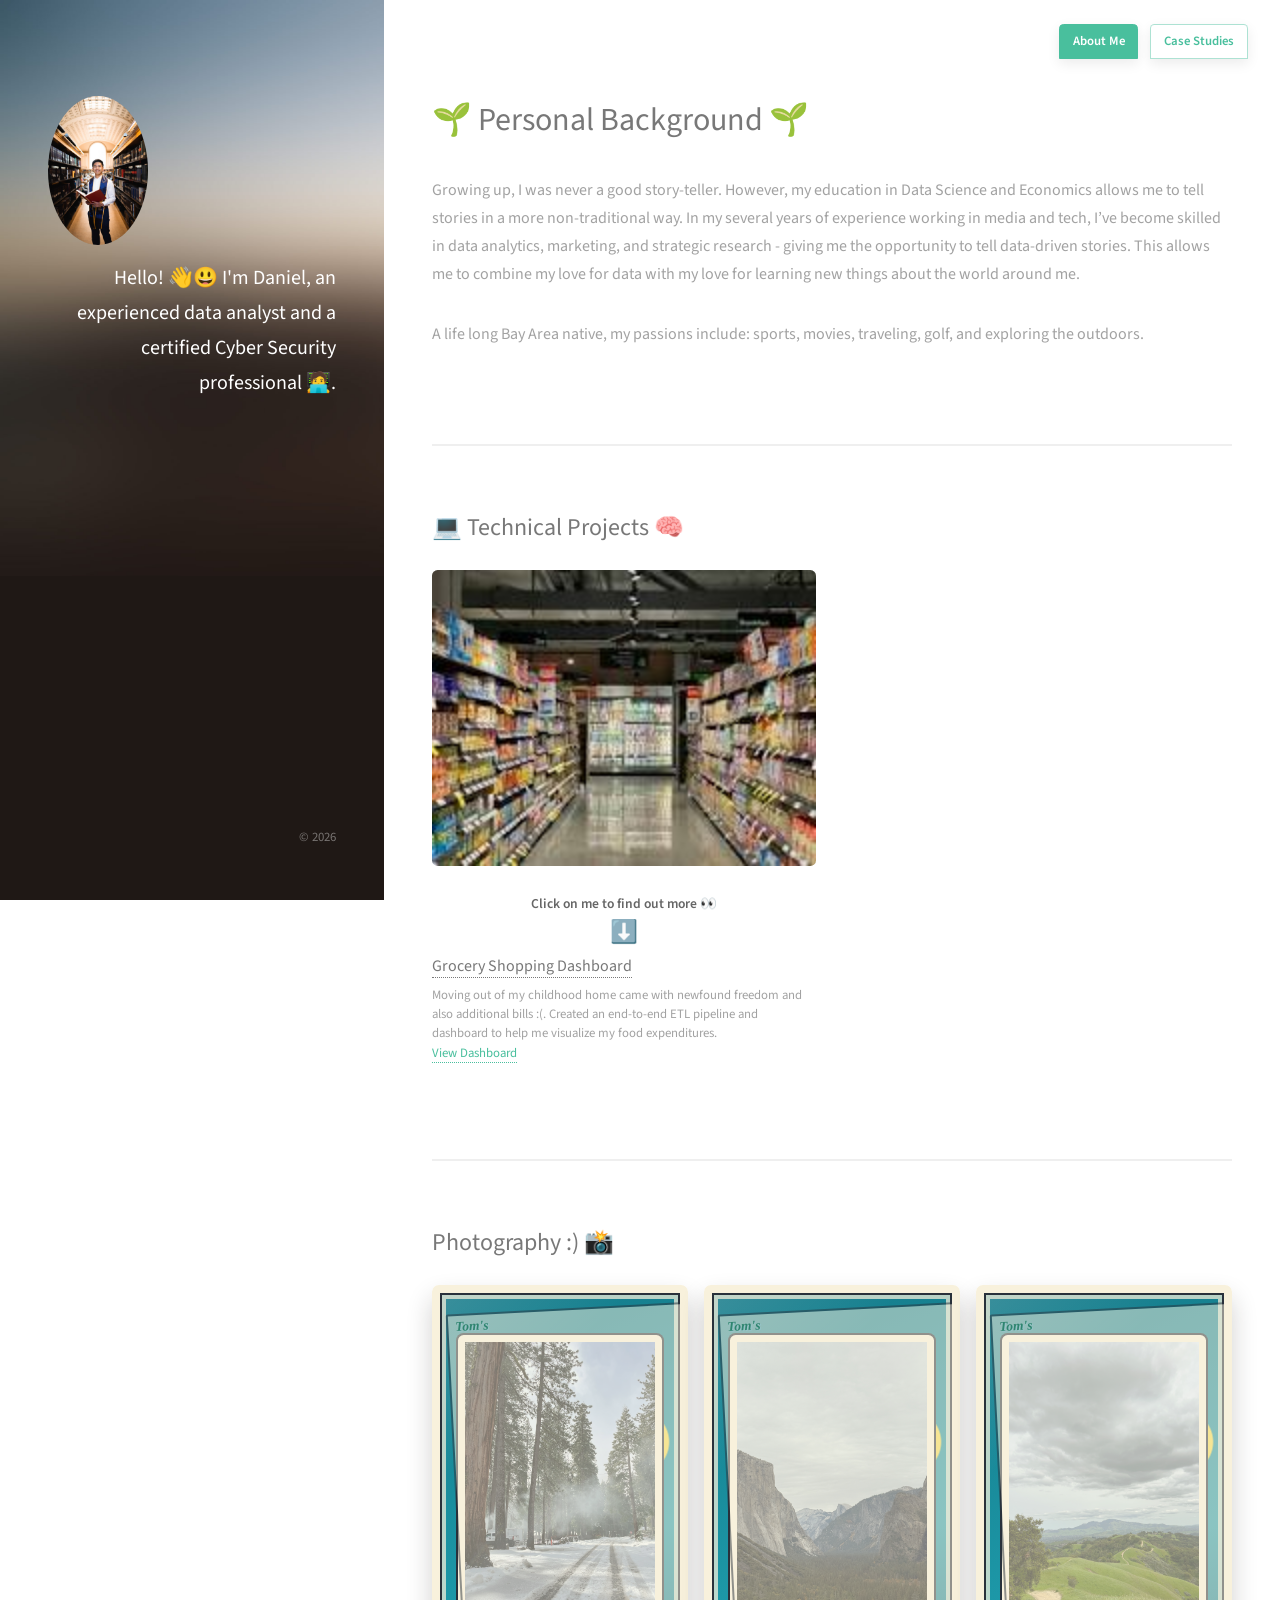
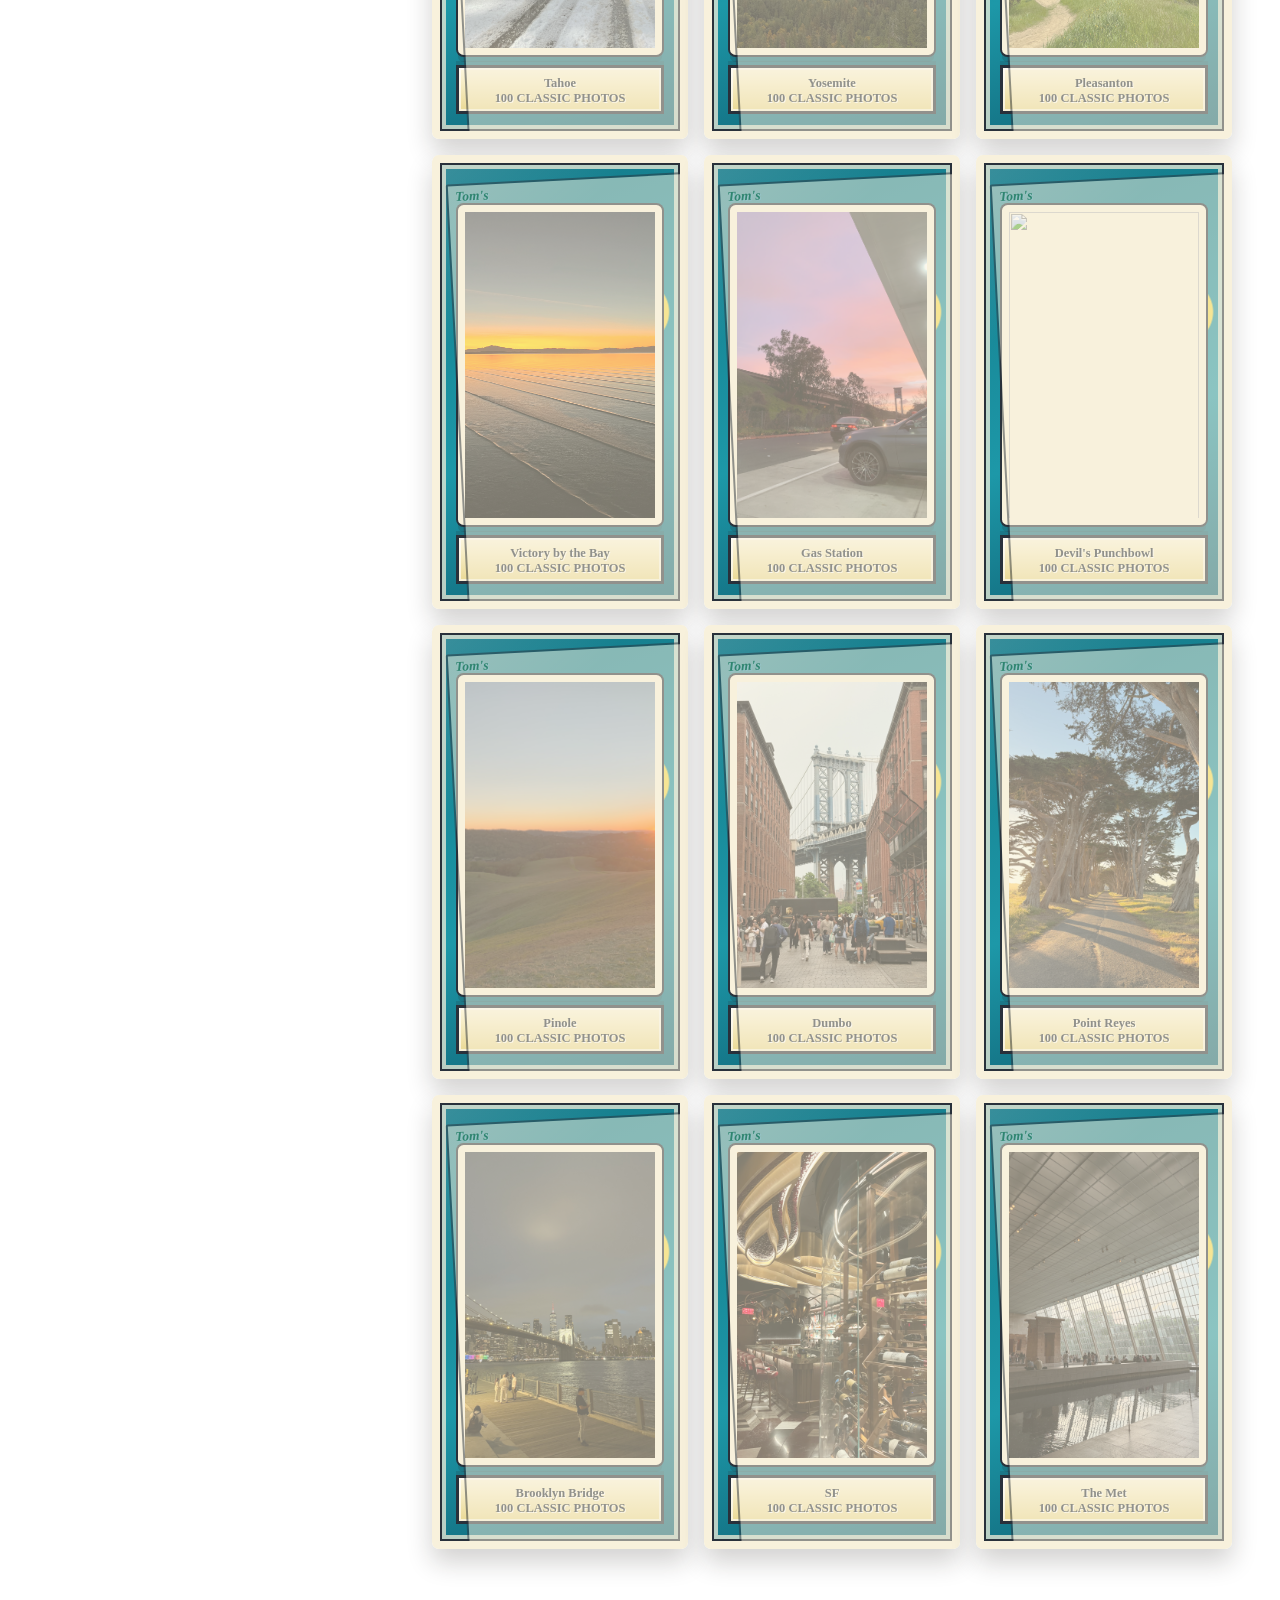
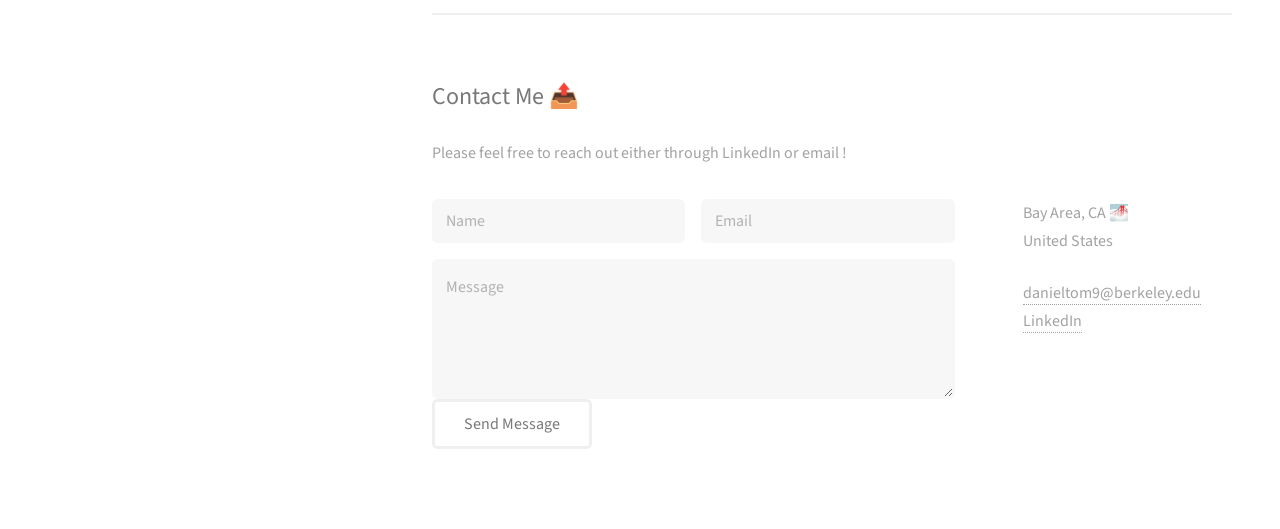
==== commit 58fba518: "adding names" ====
--- a/index.html
+++ b/index.html
@@ -6,17 +6,17 @@
 		<meta name="viewport" content="width=device-width, initial-scale=1, user-scalable=no" />
 		<link rel="stylesheet" href="assets/css/main.css" />
 	</head>
-	<body class="is-preload">
-
-		<!-- Navigation Tabs -->
-			<nav class="site-tabs" aria-label="Primary navigation">
-				<a href="index.html#one" class="active">About Me</a>
-				<a href="case-studies.html">Case Studies</a>
-			</nav>
-
-		<!-- Header -->
-			<header id="header">
-				<div class="inner">
+	<body class="is-preload">
+
+		<!-- Navigation Tabs -->
+			<nav class="site-tabs" aria-label="Primary navigation">
+				<a href="index.html#one" class="active">About Me</a>
+				<a href="case-studies.html">Case Studies</a>
+			</nav>
+
+		<!-- Header -->
+			<header id="header">
+				<div class="inner">
 					<a href="#" class="image avatar"><img src="images/IMG_6092.jpg" alt="" /></a>
 					<h1> <strong>Hello! 👋😃</strong> <strong> I'm Daniel, an experienced data analyst and a certified Cyber Security professional 🧑‍💻.</strong><br />
 				</div>
@@ -78,28 +78,28 @@
 						</ul>
 					</section>
 
-					<section id="photography">
+					<section id="photography">
 						<h2>Photography :) 📸</h2>
 						<div class="box alt">
 							<div class="row gtr-50 gtr-uniform">
-									<div class="col-4"><span class="image fit baseball-card" data-card-title="BAY AREA GREATS"><img src="images/snow.JPG" alt="" /> </span></div>
-									<div class="col-4"><span class="image fit baseball-card" data-card-title="BAY AREA GREATS"><img src="images/IMG_2609.JPG" alt="" /></span></div>
-									<div class="col-4"><span class="image fit baseball-card" data-card-title="BAY AREA GREATS"><img src="images/IMG_0067.jpg" alt="" /></span></div>
-									<div class="col-4"><span class="image fit baseball-card" data-card-title="BAY AREA GREATS"><img src="images/IMG_4953.JPG" alt="" /></span></div>
-									<div class="col-4"><span class="image fit baseball-card" data-card-title="BAY AREA GREATS"><img src="images/safeway.png" alt="" /></span></div>
-									<div class="col-4"><span class="image fit baseball-card" data-card-title="BAY AREA GREATS"><img src="images/seattle-3.jpg" alt="" /></span></div>
-									<div class="col-4"><span class="image fit baseball-card" data-card-title="BAY AREA GREATS"><img src="images/hills 2.png" alt="" /></span></div>
-									<div class="col-4"><span class="image fit baseball-card" data-card-title="BAY AREA GREATS"><img src="images/IMG_0486.JPG" alt="" /></span></div>
-									<div class="col-4"><span class="image fit baseball-card" data-card-title="BAY AREA GREATS"><img src="images/IMG_0278.JPG" alt="" /></span></div>
-									<div class="col-4"><span class="image fit baseball-card" data-card-title="BAY AREA GREATS"><img src="images/IMG_0619.JPG" alt="" /></span></div>
-									<div class="col-4"><span class="image fit baseball-card" data-card-title="BAY AREA GREATS"><img src="images/IMG_8530.JPG" alt="" /></span></div>
-									<div class="col-4"><span class="image fit baseball-card" data-card-title="BAY AREA GREATS"><img src="images/IMG_0638.JPG" alt="" /></span></div>
+									<div class="col-4"><span class="image fit baseball-card" data-card-title="Tahoe"><img src="images/snow.JPG" alt="" /> </span></div>
+									<div class="col-4"><span class="image fit baseball-card" data-card-title="Yosemite"><img src="images/IMG_2609.JPG" alt="" /></span></div>
+									<div class="col-4"><span class="image fit baseball-card" data-card-title="Pleasanton"><img src="images/IMG_0067.jpg" alt="" /></span></div>
+									<div class="col-4"><span class="image fit baseball-card" data-card-title="Victory by the Bay"><img src="images/IMG_4953.JPG" alt="" /></span></div>
+									<div class="col-4"><span class="image fit baseball-card" data-card-title="Gas Station"><img src="images/safeway.png" alt="" /></span></div>
+									<div class="col-4"><span class="image fit baseball-card" data-card-title="Devil's Punchbowl"><img src="images/seattle-3.jpg" alt="" /></span></div>
+									<div class="col-4"><span class="image fit baseball-card" data-card-title="Pinole"><img src="images/hills 2.png" alt="" /></span></div>
+									<div class="col-4"><span class="image fit baseball-card" data-card-title="Dumbo"><img src="images/IMG_0486.JPG" alt="" /></span></div>
+									<div class="col-4"><span class="image fit baseball-card" data-card-title="Point Reyes"><img src="images/IMG_0278.JPG" alt="" /></span></div>
+									<div class="col-4"><span class="image fit baseball-card" data-card-title="Brooklyn Bridge"><img src="images/IMG_0619.JPG" alt="" /></span></div>
+									<div class="col-4"><span class="image fit baseball-card" data-card-title="SF"><img src="images/IMG_8530.JPG" alt="" /></span></div>
+									<div class="col-4"><span class="image fit baseball-card" data-card-title="The Met"><img src="images/IMG_0638.JPG" alt="" /></span></div>
 							</div>
-						</div>
-					</section>
-
-				<!-- Three -->
-					<section id="three">
+						</div>
+					</section>
+
+				<!-- Three -->
+					<section id="three">
 						<h2>Contact Me 📤</h2>
 						<p>Please feel free to reach out either through LinkedIn or email !</p>
 						<div class="row">
@@ -161,4 +161,4 @@
 			<script src="assets/js/main.js"></script>
 
 	</body>
-</html>
+</html>
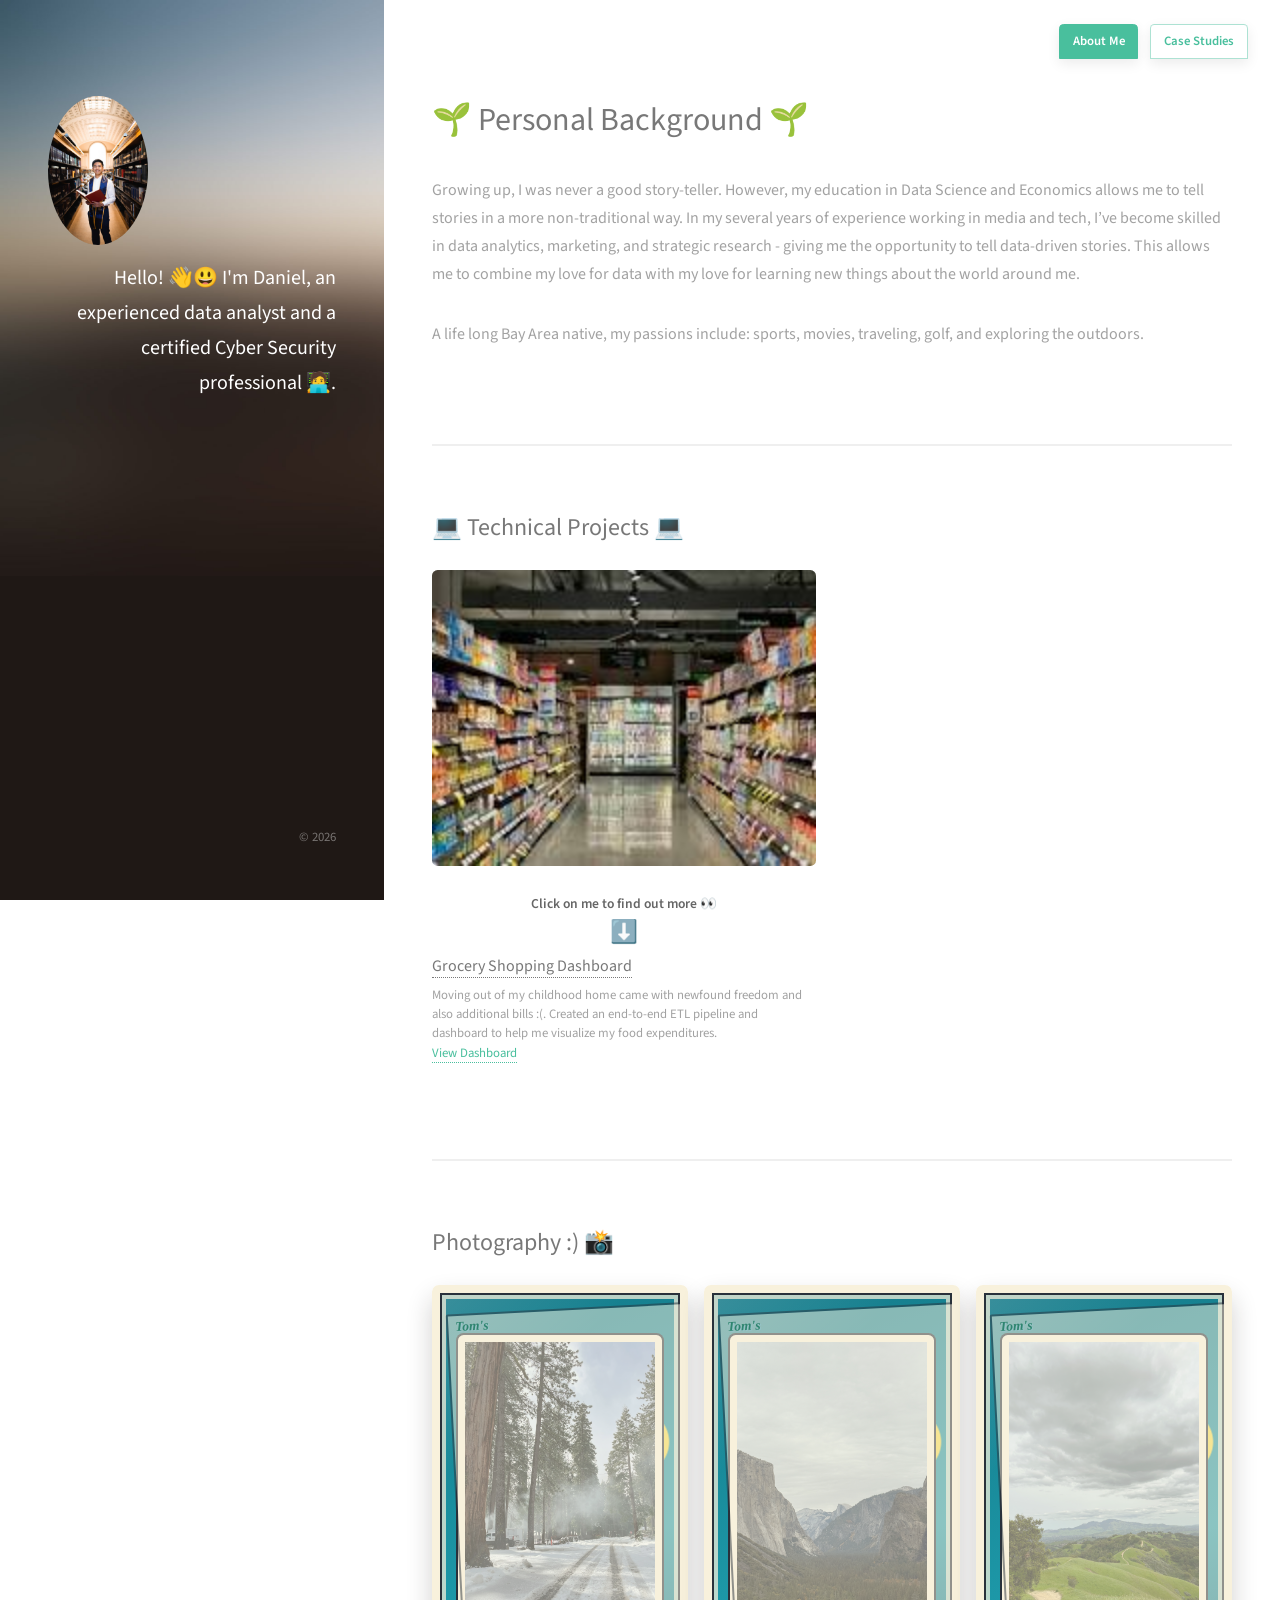
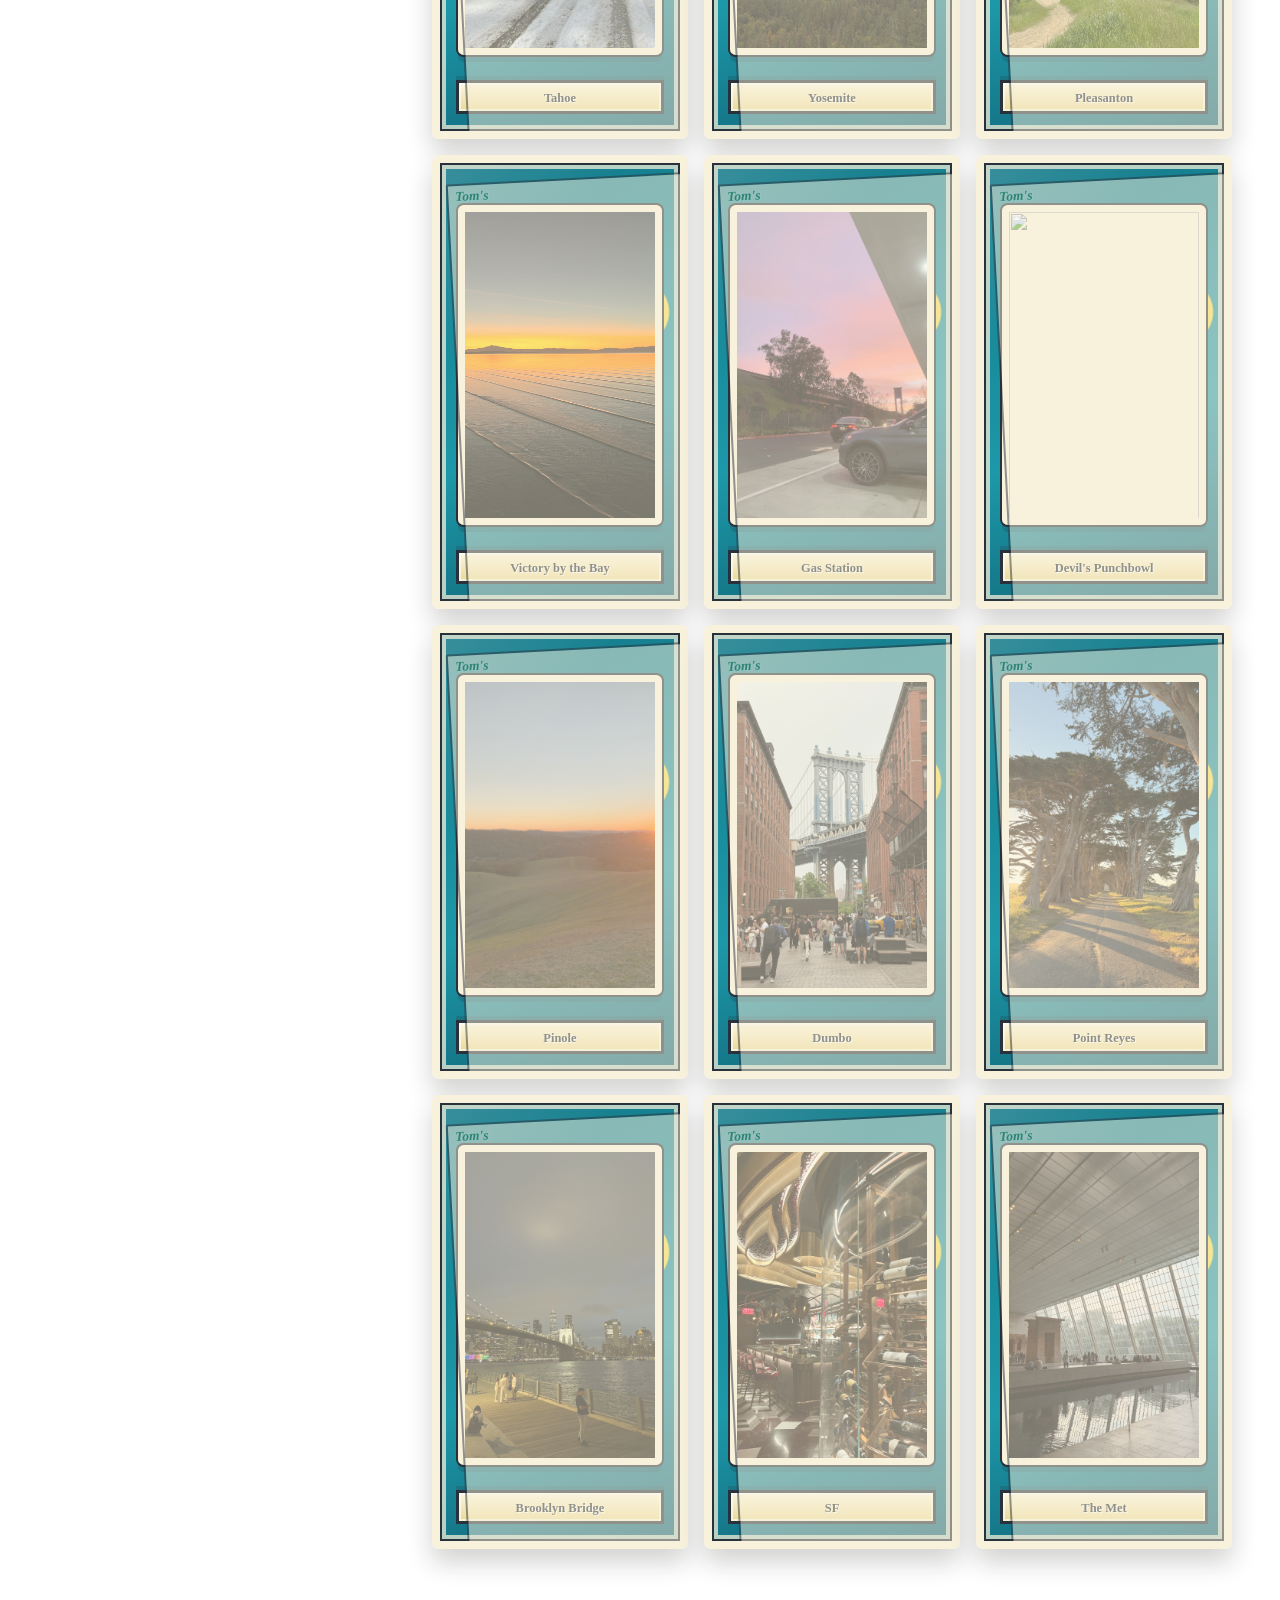
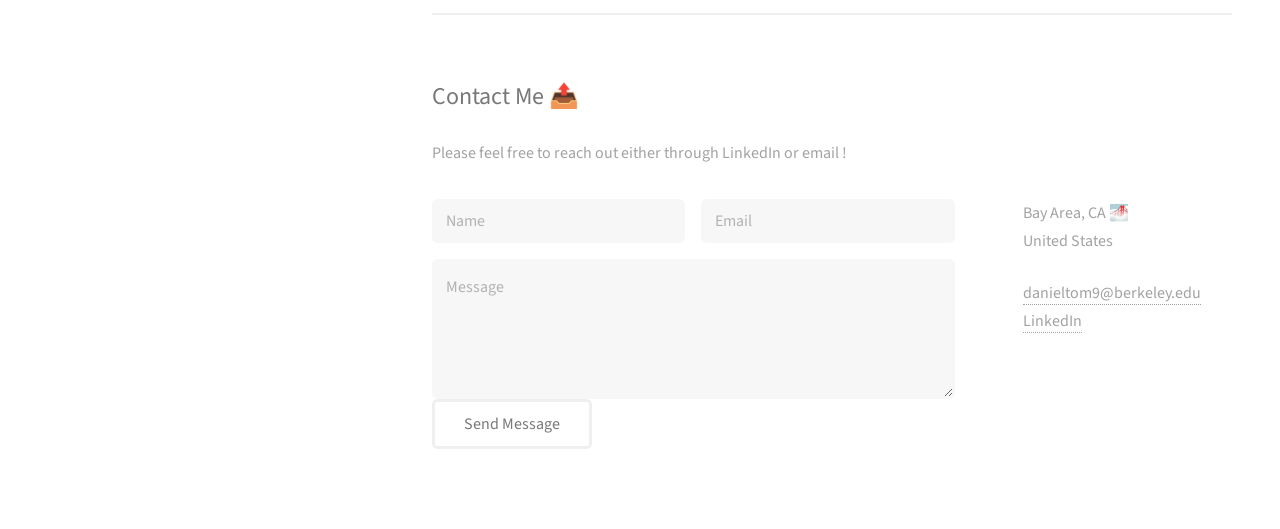
==== commit f96802aa: "cleanup" ====
--- a/index.html
+++ b/index.html
@@ -44,7 +44,7 @@
 
 				<!-- Two -->
 					<section id="two">
-						<h2>💻 Technical Projects 🧠</h2>
+						<h2>💻 Technical Projects 💻</h2>
 						<div class="row">
 							<article class="col-6 col-12-xsmall work-item">
 								  <!-- Callout -->
--- a/assets/css/main.css
+++ b/assets/css/main.css
@@ -2606,6 +2606,167 @@
 			font-size: 1em;
 			margin: 0 0 0.5em 0;
 		}
+
+		.work-item .briefcase-link {
+			display: inline-block;
+			height: 4.75em;
+			margin: 0.15em 0 0.9em 0;
+			position: relative;
+			text-decoration: none;
+			width: 5.8em;
+		}
+
+			.work-item .briefcase-link:focus-visible {
+				outline: solid 3px #49bf9d;
+				outline-offset: 0.35em;
+			}
+
+		.briefcase {
+			display: block;
+			height: 100%;
+			position: relative;
+			transform: translateY(0);
+			transition: transform 0.25s ease;
+			width: 100%;
+		}
+
+			.briefcase-link:hover .briefcase,
+			.briefcase-link:focus-visible .briefcase {
+				transform: translateY(-0.25em);
+			}
+
+		.briefcase-base,
+		.briefcase-lid,
+		.briefcase-handle,
+		.briefcase-papers {
+			display: block;
+			position: absolute;
+		}
+
+		.briefcase-handle {
+			border: solid 0.2em #3d2619;
+			border-bottom: 0;
+			border-radius: 0.85em 0.85em 0 0;
+			height: 1.2em;
+			left: 50%;
+			top: 0.12em;
+			transform: translateX(-50%);
+			width: 2.1em;
+			z-index: 1;
+		}
+
+		.briefcase-base {
+			background:
+				linear-gradient(90deg, rgba(255,255,255,0.11) 0 14%, transparent 14% 86%, rgba(0,0,0,0.12) 86%),
+				linear-gradient(180deg, #9a6239 0%, #684024 100%);
+			border: solid 0.16em #3d2619;
+			border-radius: 0.18em 0.18em 0.45em 0.45em;
+			bottom: 0.25em;
+			box-shadow:
+				inset 0 0.4em 0 rgba(255,255,255,0.09),
+				0 0.45em 0.9em rgba(31, 24, 21, 0.2);
+			height: 2.5em;
+			left: 0.35em;
+			overflow: hidden;
+			width: 5.1em;
+			z-index: 2;
+		}
+
+			.briefcase-base:before {
+				background: #d5a64d;
+				content: '';
+				height: 0.18em;
+				left: 0;
+				position: absolute;
+				top: 0.72em;
+				width: 100%;
+			}
+
+			.briefcase-base:after {
+				background: #f1c65d;
+				border: solid 0.1em #3d2619;
+				border-radius: 0.1em;
+				content: '';
+				height: 0.44em;
+				left: 50%;
+				position: absolute;
+				top: 0.55em;
+				transform: translateX(-50%);
+				width: 0.62em;
+			}
+
+		.briefcase-lid {
+			background:
+				linear-gradient(90deg, rgba(255,255,255,0.14) 0 14%, transparent 14% 86%, rgba(0,0,0,0.1) 86%),
+				linear-gradient(180deg, #b8794b 0%, #80502f 100%);
+			border: solid 0.16em #3d2619;
+			border-radius: 0.42em 0.42em 0.16em 0.16em;
+			bottom: 2.3em;
+			box-shadow: inset 0 0.32em 0 rgba(255,255,255,0.12);
+			height: 1.45em;
+			left: 0.35em;
+			transform-origin: 50% 100%;
+			transition: transform 0.25s ease, bottom 0.25s ease, box-shadow 0.25s ease;
+			width: 5.1em;
+			z-index: 3;
+		}
+
+			.briefcase-lid:before {
+				background: #d5a64d;
+				content: '';
+				height: 0.18em;
+				left: 0;
+				position: absolute;
+				top: 0.5em;
+				width: 100%;
+			}
+
+			.briefcase-lid:after {
+				background: #f1c65d;
+				border: solid 0.1em #3d2619;
+				border-radius: 0.1em;
+				content: '';
+				height: 0.42em;
+				left: 50%;
+				position: absolute;
+				top: 0.35em;
+				transform: translateX(-50%);
+				width: 0.62em;
+			}
+
+		.briefcase-papers {
+			background:
+				linear-gradient(90deg, transparent 0 48%, #d9e1e6 48% 52%, transparent 52%),
+				linear-gradient(180deg, #ffffff 0 24%, #e7eef2 24% 28%, #ffffff 28% 52%, #e7eef2 52% 56%, #ffffff 56%);
+			border: solid 0.1em #c8d1d6;
+			border-radius: 0.08em;
+			bottom: 1.95em;
+			box-shadow:
+				-0.35em 0.16em 0 -0.03em #f7fbfc,
+				0.35em 0.1em 0 -0.03em #f7fbfc;
+			height: 1.3em;
+			left: 1.25em;
+			opacity: 0;
+			transform: translateY(0.42em);
+			transition: opacity 0.2s ease, transform 0.25s ease;
+			width: 3.3em;
+			z-index: 2;
+		}
+
+			.briefcase-link:hover .briefcase-lid,
+			.briefcase-link:focus-visible .briefcase-lid {
+				bottom: 2.72em;
+				box-shadow:
+					inset 0 0.32em 0 rgba(255,255,255,0.12),
+					0 0.35em 0.65em rgba(31, 24, 21, 0.16);
+				transform: rotateX(62deg);
+			}
+
+			.briefcase-link:hover .briefcase-papers,
+			.briefcase-link:focus-visible .briefcase-papers {
+				opacity: 1;
+				transform: translateY(0);
+			}
 
 		.work-item p {
 			font-size: 0.8em;
@@ -3436,7 +3597,7 @@
 		inset 0 0 0 2px rgba(255,255,255,0.62),
 		0 -4px 0 rgba(41, 49, 59, 0.18);
 	color: #29313b;
-	content: attr(data-card-title) '\A 100 CLASSIC PHOTOS';
+	content: attr(data-card-title) '\A';
 	display: block;
 	font-family: Georgia, 'Times New Roman', serif;
 	font-size: 0.78em;
